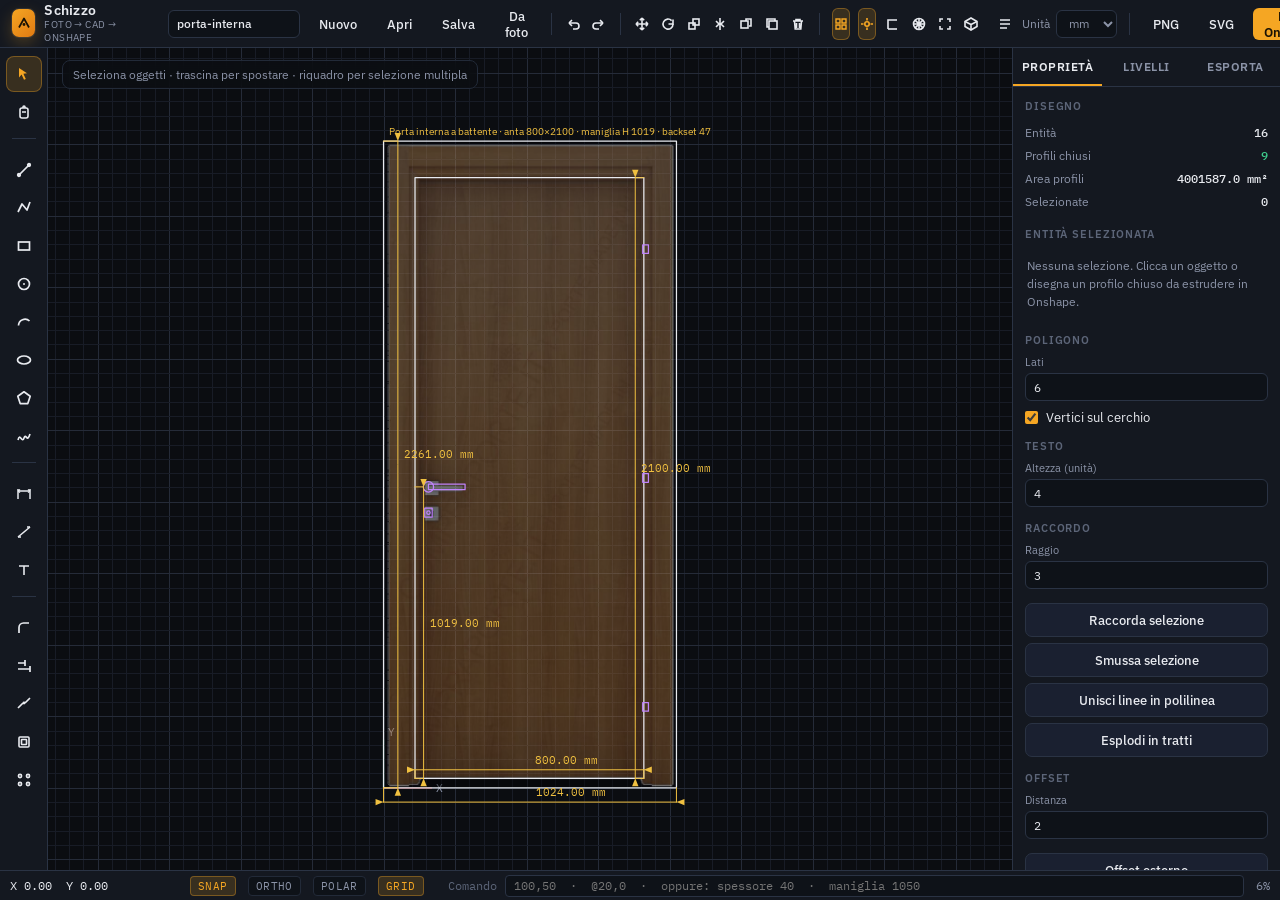
==== index.html @ 64ce63ad "Schizzo CAD 2D: foto → schizzo mm, DXF Onshape, STL, GitHub Pages App statica per 3D Lab Massafra: C" ====
<!DOCTYPE html>
<html lang="it">
<head>
  <meta charset="UTF-8" />
  <meta name="viewport" content="width=device-width, initial-scale=1.0, viewport-fit=cover, maximum-scale=1" />
  <title>Schizzo — CAD 2D per Onshape</title>
  <meta name="description" content="CAD 2D di precisione: profili chiusi in millimetri, DXF R2000 per Onshape." />
  <link rel="icon" href="data:image/svg+xml,%3Csvg xmlns='http://www.w3.org/2000/svg' viewBox='0 0 16 16'%3E%3Crect width='16' height='16' rx='3' fill='%23f5a623'/%3E%3Cpath d='M3 12.5 L8 3.5 L13 12.5' stroke='%231a1204' stroke-width='1.7' fill='none'/%3E%3C/svg%3E" />
  <link rel="preconnect" href="https://fonts.googleapis.com" />
  <link rel="preconnect" href="https://fonts.gstatic.com" crossorigin />
  <link href="https://fonts.googleapis.com/css2?family=IBM+Plex+Mono:wght@400;500&family=IBM+Plex+Sans:wght@400;500;600&display=swap" rel="stylesheet" />
  <link rel="stylesheet" href="styles.css" />
</head>
<body>
  <div class="app">
    <header class="topbar">
      <div class="brand">
        <div class="logo" aria-hidden="true">
          <svg width="16" height="16" viewBox="0 0 16 16" fill="none">
            <path d="M3 12.5 L8 3.5 L13 12.5" stroke="#1a1204" stroke-width="1.7" stroke-linejoin="round"/>
            <circle cx="8" cy="9.5" r="1.4" fill="#1a1204"/>
          </svg>
        </div>
        <div>
          <div class="brand-name">Schizzo</div>
          <div class="brand-sub">Foto → CAD → Onshape</div>
        </div>
      </div>
      <input id="dwg-name" class="name-input" value="senza-nome" spellcheck="false" title="Nome del disegno" />

      <button class="tbtn" id="btn-new" title="Nuovo disegno">Nuovo</button>
      <button class="tbtn" id="btn-open" title="Apri progetto .schizzo">Apri</button>
      <button class="tbtn" id="btn-save" title="Salva progetto">Salva</button>
      <input type="file" id="file-open" accept=".schizzo,.json,.svg,.dxf,image/*" hidden />
      <input type="file" id="file-photo" accept="image/*" hidden />
      <button class="tbtn" id="btn-photo" title="Importa una foto e genera lo schizzo CAD">Da foto</button>

      <div class="sep"></div>

      <button class="icon-btn" id="btn-undo" title="Annulla (Ctrl+Z)">
        <svg width="16" height="16" viewBox="0 0 16 16" fill="none" stroke="currentColor" stroke-width="1.6"><path d="M4 7h7a3 3 0 010 6H8"/><path d="M4 7l3-3M4 7l3 3"/></svg>
      </button>
      <button class="icon-btn" id="btn-redo" title="Ripeti (Ctrl+Y)">
        <svg width="16" height="16" viewBox="0 0 16 16" fill="none" stroke="currentColor" stroke-width="1.6"><path d="M12 7H5a3 3 0 000 6h3"/><path d="M12 7l-3-3M12 7l-3 3"/></svg>
      </button>

      <div class="sep"></div>

      <button class="icon-btn" id="btn-move" data-cmd="move" title="Sposta (M)">
        <svg width="16" height="16" viewBox="0 0 16 16" fill="none" stroke="currentColor" stroke-width="1.6"><path d="M8 2v12M2 8h12M8 2l2.2 2.2M8 2L5.8 4.2M8 14l2.2-2.2M8 14l-2.2-2.2M2 8l2.2-2.2M2 8l2.2 2.2M14 8l-2.2-2.2M14 8l-2.2 2.2"/></svg>
      </button>
      <button class="icon-btn" id="btn-rotate" data-cmd="rotate" title="Ruota (RO)">
        <svg width="16" height="16" viewBox="0 0 16 16" fill="none" stroke="currentColor" stroke-width="1.6"><path d="M13 8a5 5 0 11-1.4-3.4"/><path d="M13 3.5V8h-4.5"/></svg>
      </button>
      <button class="icon-btn" id="btn-scale" data-cmd="scale" title="Scala">
        <svg width="16" height="16" viewBox="0 0 16 16" fill="none" stroke="currentColor" stroke-width="1.6"><rect x="3" y="7" width="6" height="6"/><rect x="7" y="3" width="6" height="6"/></svg>
      </button>
      <button class="icon-btn" id="btn-mirror" data-cmd="mirror" title="Specchia">
        <svg width="16" height="16" viewBox="0 0 16 16" fill="none" stroke="currentColor" stroke-width="1.6"><path d="M8 2v12M4 5l3 3-3 3M12 5l-3 3 3 3"/></svg>
      </button>
      <button class="icon-btn" id="btn-copy" title="Copia con punto base">
        <svg width="16" height="16" viewBox="0 0 16 16" fill="none" stroke="currentColor" stroke-width="1.6"><rect x="3" y="5" width="7" height="7"/><path d="M8 5V3h5v7H11"/></svg>
      </button>
      <button class="icon-btn" id="btn-dup" title="Duplica (Ctrl+D)">
        <svg width="16" height="16" viewBox="0 0 16 16" fill="none" stroke="currentColor" stroke-width="1.6"><rect x="5" y="5" width="8" height="8"/><path d="M5 11H3V3h8v2"/></svg>
      </button>
      <button class="icon-btn" id="btn-del" title="Elimina (Canc)">
        <svg width="16" height="16" viewBox="0 0 16 16" fill="none" stroke="currentColor" stroke-width="1.6"><path d="M3 5h10M6 5V3.5h4V5M6.5 7v5M9.5 7v5M4.5 5l.7 8h5.6l.7-8"/></svg>
      </button>

      <div class="sep"></div>

      <button class="icon-btn" id="tog-grid" title="Griglia (G)"><svg width="16" height="16" viewBox="0 0 16 16" fill="none" stroke="currentColor" stroke-width="1.4"><path d="M3 3h4v4H3zM9 3h4v4H9zM3 9h4v4H3zM9 9h4v4H9z"/></svg></button>
      <button class="icon-btn" id="tog-snap" title="Snap oggetti (F3)"><svg width="16" height="16" viewBox="0 0 16 16" fill="none" stroke="currentColor" stroke-width="1.6"><circle cx="8" cy="8" r="2.2"/><path d="M8 2v2.5M8 11.5V14M2 8h2.5M11.5 8H14"/></svg></button>
      <button class="icon-btn" id="tog-ortho" title="Ortogonale (F8)"><svg width="16" height="16" viewBox="0 0 16 16" fill="none" stroke="currentColor" stroke-width="1.6"><path d="M3 13V4h9"/><path d="M3 13h9"/></svg></button>
      <button class="icon-btn" id="tog-polar" title="Tracciamento polare 45° (F10)"><svg width="16" height="16" viewBox="0 0 16 16" fill="none" stroke="currentColor" stroke-width="1.6"><circle cx="8" cy="8" r="5.5"/><path d="M8 2.5v11M2.5 8h11M4.1 4.1l7.8 7.8M11.9 4.1L4.1 11.9"/></svg></button>
      <button class="icon-btn" id="btn-fit" title="Adatta alla vista (F)"><svg width="16" height="16" viewBox="0 0 16 16" fill="none" stroke="currentColor" stroke-width="1.6"><path d="M3 6V3h3M10 3h3v3M13 10v3h-3M6 13H3v-3"/></svg></button>
      <button class="icon-btn" id="btn-3d" title="Anteprima 3D estrusa"><svg width="16" height="16" viewBox="0 0 16 16" fill="none" stroke="currentColor" stroke-width="1.6"><path d="M8 2l6 3.5v5L8 14 2 10.5v-5z"/><path d="M8 8.5V14M8 8.5L14 5.5M8 8.5L2 5.5"/></svg></button>

      <div class="grow"></div>
      <button class="icon-btn" id="btn-side" title="Pannello proprietà">
        <svg width="16" height="16" viewBox="0 0 16 16" fill="none" stroke="currentColor" stroke-width="1.6"><path d="M3 4h10M3 8h10M3 12h7"/></svg>
      </button>

      <div class="units">
        Unità
        <select id="sel-units" title="Unità del disegno (Onshape le rispetta)">
          <option value="mm" selected>mm</option>
          <option value="cm">cm</option>
          <option value="in">inch</option>
        </select>
      </div>

      <div class="sep"></div>
      <button class="tbtn" id="btn-png">PNG</button>
      <button class="tbtn" id="btn-svg">SVG</button>
      <button class="tbtn primary" id="btn-dxf" title="Formato nativo per schizzi Onshape">DXF Onshape</button>
      <button class="tbtn" id="btn-stl" title="STL dell’estrusione 3D">STL</button>
      <button class="tbtn" id="btn-dwg" title="Informazioni su DWG e Onshape">DWG</button>
      <button class="icon-btn" id="btn-help" title="Guida (?)">?</button>
    </header>

    <div class="main">
      <nav class="tools" id="tools">
        <button class="icon-btn active" data-tool="select" title="Seleziona (S / Esc)">
          <svg width="18" height="18" viewBox="0 0 18 18" fill="none" stroke="currentColor" stroke-width="1.6"><path d="M4 3l8 5.2-3.6.6 2.4 5.2-1.8.8-2.4-5.2L4 12.5z" fill="currentColor" stroke="none"/></svg>
        </button>
        <button class="icon-btn" data-tool="pan" title="Sposta vista (Spazio)">
          <svg width="18" height="18" viewBox="0 0 18 18" fill="none" stroke="currentColor" stroke-width="1.6"><rect x="5" y="5" width="8" height="10" rx="2"/><path d="M8 5V4a1 1 0 012 0v1M7 9h4"/></svg>
        </button>
        <div class="tool-gap"></div>
        <button class="icon-btn" data-tool="line" title="Linea (L)">
          <svg width="18" height="18" viewBox="0 0 18 18" fill="none" stroke="currentColor" stroke-width="1.7"><path d="M4 14L14 4"/><circle cx="4" cy="14" r="1.3" fill="currentColor"/><circle cx="14" cy="4" r="1.3" fill="currentColor"/></svg>
        </button>
        <button class="icon-btn" data-tool="polyline" title="Polilinea (PL)">
          <svg width="18" height="18" viewBox="0 0 18 18" fill="none" stroke="currentColor" stroke-width="1.7" stroke-linejoin="round"><path d="M3 13L7 5l5 6 3-8"/></svg>
        </button>
        <button class="icon-btn" data-tool="rect" title="Rettangolo (R)">
          <svg width="18" height="18" viewBox="0 0 18 18" fill="none" stroke="currentColor" stroke-width="1.7"><rect x="3.5" y="5" width="11" height="8"/></svg>
        </button>
        <button class="icon-btn" data-tool="circle" title="Cerchio (C)">
          <svg width="18" height="18" viewBox="0 0 18 18" fill="none" stroke="currentColor" stroke-width="1.7"><circle cx="9" cy="9" r="5.5"/><circle cx="9" cy="9" r="1" fill="currentColor" stroke="none"/></svg>
        </button>
        <button class="icon-btn" data-tool="arc" title="Arco 3 punti (A)">
          <svg width="18" height="18" viewBox="0 0 18 18" fill="none" stroke="currentColor" stroke-width="1.7"><path d="M3.5 12.5a6.5 6.5 0 0111-4.5"/></svg>
        </button>
        <button class="icon-btn" data-tool="ellipse" title="Ellisse">
          <svg width="18" height="18" viewBox="0 0 18 18" fill="none" stroke="currentColor" stroke-width="1.7"><ellipse cx="9" cy="9" rx="6.5" ry="4"/></svg>
        </button>
        <button class="icon-btn" data-tool="polygon" title="Poligono regolare">
          <svg width="18" height="18" viewBox="0 0 18 18" fill="none" stroke="currentColor" stroke-width="1.7" stroke-linejoin="round"><path d="M9 2.8 L15.2 7.2 L12.8 14.6 H5.2 L2.8 7.2 Z"/></svg>
        </button>
        <button class="icon-btn" data-tool="spline" title="Spline (punti di passaggio)">
          <svg width="18" height="18" viewBox="0 0 18 18" fill="none" stroke="currentColor" stroke-width="1.7"><path d="M3 13c2-8 4 4 6-2s3 6 6-4"/></svg>
        </button>
        <div class="tool-gap"></div>
        <button class="icon-btn" data-tool="dimension" title="Quota allineata (D)">
          <svg width="18" height="18" viewBox="0 0 18 18" fill="none" stroke="currentColor" stroke-width="1.5"><path d="M3 14V4M15 14V4M3 6h12"/><path d="M3 6l2-1.5M3 6l2 1.5M15 6l-2-1.5M15 6l-2 1.5"/></svg>
        </button>
        <button class="icon-btn" data-tool="measure" title="Misura (DI)">
          <svg width="18" height="18" viewBox="0 0 18 18" fill="none" stroke="currentColor" stroke-width="1.6"><path d="M3 14L15 4"/><path d="M3 14h3M15 4h-3"/></svg>
        </button>
        <button class="icon-btn" data-tool="text" title="Testo">
          <svg width="18" height="18" viewBox="0 0 18 18" fill="none" stroke="currentColor" stroke-width="1.6"><path d="M4 5h10M9 5v9"/></svg>
        </button>
        <div class="tool-gap"></div>
        <button class="icon-btn" data-tool="fillet" title="Raccordo angoli (Fillets per Onshape)">
          <svg width="18" height="18" viewBox="0 0 18 18" fill="none" stroke="currentColor" stroke-width="1.7"><path d="M4 14V8.5A4.5 4.5 0 018.5 4H14"/></svg>
        </button>
        <button class="icon-btn" data-tool="trim" title="Taglia / Estendi (TR, Shift=estendi)">
          <svg width="18" height="18" viewBox="0 0 18 18" fill="none" stroke="currentColor" stroke-width="1.7"><path d="M3 6h7M3 12h12M10 3v6M15 9v6"/></svg>
        </button>
        <button class="icon-btn" data-tool="break" title="Spezza linea (BR)">
          <svg width="18" height="18" viewBox="0 0 18 18" fill="none" stroke="currentColor" stroke-width="1.7"><path d="M3 13L8 8M10 8l5-5"/><circle cx="9" cy="8" r="1.4" fill="currentColor" stroke="none"/></svg>
        </button>
        <button class="icon-btn" data-tool="offset" title="Offset (OF)">
          <svg width="18" height="18" viewBox="0 0 18 18" fill="none" stroke="currentColor" stroke-width="1.6"><rect x="4" y="4" width="10" height="10" rx="1"/><rect x="6.5" y="6.5" width="5" height="5" rx="0.5"/></svg>
        </button>
        <button class="icon-btn" id="btn-array" title="Serie rettangolare o polare">
          <svg width="18" height="18" viewBox="0 0 18 18" fill="none" stroke="currentColor" stroke-width="1.6"><circle cx="5" cy="5" r="1.6"/><circle cx="13" cy="5" r="1.6"/><circle cx="5" cy="13" r="1.6"/><circle cx="13" cy="13" r="1.6"/></svg>
        </button>
      </nav>

      <div class="workspace">
        <canvas id="c"></canvas>
        <div class="empty" id="empty">
          <div class="empty-card">
            <h2>Foto o schizzo → CAD</h2>
            <p>Carica un’immagine, descrivi misure e spessore, ottieni profili chiusi in millimetri. Poi DXF in Onshape o STL.</p>
            <button class="btn-block accent" id="empty-photo" style="margin-bottom:12px">Carica foto e descrivi il pezzo</button>
            <div class="empty-grid">
              <button class="tpl" data-tpl="door"><b>Porta da foto</b><span>Anta 800×2100, maniglia, telaio</span></button>
              <button class="tpl" data-tpl="plate"><b>Piastra forata</b><span>80×50 mm, 4 fori Ø6</span></button>
              <button class="tpl" data-tpl="flange"><b>Flangia</b><span>Ø80, corona 4 fori</span></button>
              <button class="tpl" data-tpl="bracket"><b>Staffa a L</b><span>60×40, spessore 10</span></button>
            </div>
          </div>
        </div>
        <div class="hint" id="hint">Seleziona uno strumento oppure premi <kbd>L</kbd> linea · <kbd>C</kbd> cerchio · <kbd>R</kbd> rettangolo · <kbd>F</kbd> adatta vista</div>
        <div class="measure" id="measure" hidden></div>
      </div>

      <aside class="side">
        <div class="tabs">
          <button class="tab active" data-panel="props">Proprietà</button>
          <button class="tab" data-panel="layers">Livelli</button>
          <button class="tab" data-panel="export">Esporta</button>
        </div>

        <div class="panel active" id="panel-props">
          <div class="h">Disegno</div>
          <div class="stat"><span>Entità</span><b id="st-ents">0</b></div>
          <div class="stat ok" id="st-closed-row"><span>Profili chiusi</span><b id="st-closed">0</b></div>
          <div class="stat"><span>Area profili</span><b id="st-area">0</b></div>
          <div class="stat"><span>Selezionate</span><b id="st-sel">0</b></div>

          <div class="h">Entità selezionata</div>
          <div id="props-box" class="props-empty">Nessuna selezione. Clicca un oggetto o disegna un profilo chiuso da estrudere in Onshape.</div>

          <div class="h">Poligono</div>
          <div class="field">
            <label>Lati</label>
            <input type="number" id="poly-sides" min="3" max="64" value="6" />
          </div>
          <label class="check"><input type="checkbox" id="poly-inscribed" checked /> Vertici sul cerchio</label>
          <div class="h">Testo</div>
          <div class="field">
            <label>Altezza (unità)</label>
            <input type="number" id="text-h" min="0.5" step="0.5" value="4" />
          </div>
          <div class="h">Raccordo</div>
          <div class="field">
            <label>Raggio</label>
            <input type="number" id="fillet-r" min="0.1" step="0.5" value="3" />
          </div>
          <button class="btn-block" id="btn-fillet-sel">Raccorda selezione</button>
          <button class="btn-block" id="btn-chamfer-sel">Smussa selezione</button>
          <button class="btn-block" id="btn-join">Unisci linee in polilinea</button>
          <button class="btn-block" id="btn-explode">Esplodi in tratti</button>
          <div class="h">Offset</div>
          <div class="field">
            <label>Distanza</label>
            <input type="number" id="offset-d" min="0.01" step="0.5" value="2" />
          </div>
          <button class="btn-block" id="btn-offset-out">Offset esterno</button>
          <button class="btn-block" id="btn-offset-in">Offset interno</button>
          <div class="h">Serie</div>
          <div class="row">
            <div class="field"><label>Nx / N polare</label><input type="number" id="arr-n" min="1" value="4" /></div>
            <div class="field"><label>Ny</label><input type="number" id="arr-ny" min="1" value="2" /></div>
          </div>
          <div class="row">
            <div class="field"><label>Passo X</label><input type="number" id="arr-dx" step="0.5" value="20" /></div>
            <div class="field"><label>Passo Y</label><input type="number" id="arr-dy" step="0.5" value="20" /></div>
          </div>
          <button class="btn-block" id="btn-array-rect">Serie rettangolare</button>
          <button class="btn-block" id="btn-array-polar">Serie polare (poi clicca il centro)</button>
          <button class="btn-block ghost" id="btn-origin">Origine sul punto cliccato</button>
          <div class="h">Griglia</div>
          <div class="field">
            <label>Passo</label>
            <input type="number" id="grid-step" min="0.1" step="0.5" value="5" />
          </div>
        </div>

        <div class="panel" id="panel-layers">
          <div class="h">Livelli</div>
          <div id="layer-list"></div>
          <button class="btn-block" id="btn-add-layer">+ Nuovo livello</button>
          <button class="btn-block" id="btn-layer-sel">Assegna selezione al livello</button>
          <p class="props-empty" style="margin-top:12px">I fori su un livello separato restano cerchi esatti nel DXF: Onshape li riconosce come feature da estrudere o tagliare.</p>
        </div>

        <div class="panel" id="panel-export">
          <div class="h">Onshape</div>
          <p class="help-list" style="margin-bottom:10px">Esporta in <b style="color:var(--text)">DXF millimetri</b>, poi in Onshape: <em>Inserisci → Importa</em> nel Part Studio, oppure importa lo schizzo su un piano e usa <em>Estrudi</em>.</p>
          <label class="check"><input type="checkbox" id="ex-sel" /> Solo selezione</label>
          <label class="check"><input type="checkbox" id="ex-dim" /> Includi quote e testo</label>
          <div class="h">PNG</div>
          <div class="field">
            <label>Sfondo</label>
            <select id="png-bg">
              <option value="white">Bianco (stampa)</option>
              <option value="transparent">Trasparente</option>
              <option value="dark">Scuro</option>
            </select>
          </div>
          <div class="field">
            <label>Risoluzione</label>
            <select id="png-dpi">
              <option value="96">Schermo (96 dpi)</option>
              <option value="150" selected>150 dpi</option>
              <option value="300">Stampa 300 dpi</option>
            </select>
          </div>
          <div class="field">
            <label>Spessore 3D / STL (mm)</label>
            <input type="number" id="ex-th" min="0.2" step="0.5" value="40" />
          </div>
          <button class="btn-block accent" id="ex-dxf">Scarica DXF</button>
          <button class="btn-block" id="ex-stl">Scarica STL</button>
          <button class="btn-block" id="ex-png">Scarica PNG</button>
          <button class="btn-block" id="ex-svg">Scarica SVG</button>
          <button class="btn-block ghost" id="ex-dwg">Info DWG…</button>

          <div class="h">Foto → CAD</div>
          <p class="help-list" style="margin-bottom:10px">Come in Ragnar: foto + testo (misure, spessore, maniglia…) → schizzo editabile. Raffina a parole nella riga comando.</p>
          <button class="btn-block accent" id="ex-photo">Nuovo da foto + testo…</button>
          <div class="h">Modelli pronti</div>
          <button class="tpl" data-tpl="door"><b>Porta da foto</b><span>Anta 800×2100 mm, maniglia H1019</span></button>
          <button class="tpl" data-tpl="plate"><b>Piastra forata</b><span>80×50 mm, 4 fori Ø6</span></button>
          <button class="tpl" data-tpl="flange"><b>Flangia</b><span>Ø80 / Ø36, 4 fori su corona</span></button>
          <button class="tpl" data-tpl="bracket"><b>Staffa a L</b><span>Profilo chiuso 60×40, sp. 10</span></button>
          <button class="tpl" data-tpl="channel"><b>Profilo a U</b><span>Canale 50×30, sp. 4</span></button>
          <button class="tpl" data-tpl="gasket"><b>Guarnizione</b><span>Anello Ø60 / Ø40</span></button>
          <button class="tpl" data-tpl="rounded"><b>Piastra raccordata</b><span>80×50, R6, 4 fori Ø5</span></button>
        </div>
      </aside>
    </div>

    <footer class="status">
      <span class="coord" id="coord">X 0.00&nbsp;&nbsp;Y 0.00</span>
      <span class="tag" id="tag-snap">SNAP</span>
      <span class="tag" id="tag-ortho">ORTHO</span>
      <span class="tag" id="tag-polar">POLAR</span>
      <span class="tag" id="tag-grid">GRID</span>
      <span id="snap-label"></span>
      <div class="cmd">
        <label for="cmd">Comando</label>
        <input id="cmd" placeholder="100,50  ·  @20,0  ·  oppure: spessore 40  ·  maniglia 1050" autocomplete="off" spellcheck="false" />
      </div>
      <span id="zoom-label">100%</span>
    </footer>
  </div>

  <div class="overlay" id="overlay">
    <div class="modal" id="modal"></div>
  </div>
  <div class="studio" id="studio" hidden>
    <div class="studio-card">
      <div class="studio-head">
        <div>
          <div class="studio-kicker">Foto → CAD</div>
          <h2>Carica un’immagine, descrivi il pezzo</h2>
        </div>
        <button class="icon-btn" id="studio-close" title="Chiudi">×</button>
      </div>
      <div class="studio-grid">
        <div class="studio-drop" id="studio-drop">
          <img id="studio-preview" alt="" hidden />
          <div class="studio-drop-msg" id="studio-drop-msg">
            Trascina qui una foto, uno schizzo o un disegno tecnico<br /><span>oppure clicca per scegliere il file</span>
          </div>
        </div>
        <div class="studio-form">
          <label for="studio-prompt">Cosa vuoi ottenere</label>
          <textarea id="studio-prompt" rows="6" placeholder="Porta interna 800×2100 mm, spessore 40, maniglia a 1050 a sinistra…"></textarea>
          <div class="field">
            <label>Spessore estrusione (mm)</label>
            <input type="number" id="studio-th" min="0.2" step="0.5" value="40" />
          </div>
          <p class="help-list">La foto dà forma e proporzioni. Il testo dà le misure. Poi raffini a parole e esporti DXF (Onshape) o STL.</p>
          <button class="btn-block accent" id="studio-go">Genera modello</button>
        </div>
      </div>
    </div>
  </div>
  <div class="ctx" id="ctx"></div>

  <script src="export.js"></script>
  <script src="trace.js"></script>
  <script src="app.js"></script>
</body>
</html>
---- styles.css ----
:root {
  --bg: #0c0e12;
  --panel: #141820;
  --panel-2: #1a2030;
  --border: #2a3344;
  --border-soft: #222a38;
  --text: #e8eaef;
  --muted: #8b93a7;
  --faint: #5c6578;
  --accent: #f5a623;
  --accent-dim: rgba(245, 166, 35, 0.16);
  --accent-2: #4db2ff;
  --entity: #dfe3ea;
  --ok: #3ecf8e;
  --warn: #f0c040;
  --danger: #e85d5d;
  --axis-x: #e05656;
  --axis-y: #3ecf8e;
  --snap: #ffe566;
  --tool: 44px;
  --top: 48px;
  --side: 268px;
  --status: 30px;
  --left: 48px;
  --font: "IBM Plex Sans", "Segoe UI", system-ui, sans-serif;
  --mono: "IBM Plex Mono", "ui-monospace", "SFMono-Regular", Menlo, monospace;
}

* { box-sizing: border-box; margin: 0; padding: 0; }
html, body { height: 100%; height: 100dvh; overflow: hidden; background: var(--bg); color: var(--text); font-family: var(--font); }
body { padding: env(safe-area-inset-top) env(safe-area-inset-right) env(safe-area-inset-bottom) env(safe-area-inset-left); }

button, input, select, textarea { font-family: inherit; color: inherit; }
button { cursor: pointer; }
button:disabled { opacity: 0.4; cursor: default; }

.app {
  display: grid;
  grid-template-rows: var(--top) 1fr var(--status);
  height: 100%;
}

/* ===== Top bar ===== */
.topbar {
  display: flex;
  align-items: center;
  gap: 8px;
  padding: 0 10px 0 8px;
  background: var(--panel);
  border-bottom: 1px solid var(--border);
  user-select: none;
  overflow-x: auto;
}
.brand {
  display: flex;
  align-items: center;
  gap: 9px;
  padding: 0 10px 0 4px;
  margin-right: 4px;
  min-width: 148px;
}
.logo {
  width: 28px; height: 28px;
  border-radius: 7px;
  background: linear-gradient(135deg, #f5a623, #e07a12);
  display: grid; place-items: center;
  box-shadow: 0 0 0 1px rgba(255,255,255,0.08), 0 6px 16px rgba(245,166,35,0.25);
}
.brand-name { font-weight: 600; font-size: 14px; letter-spacing: 0.02em; line-height: 1.1; }
.brand-sub { font-size: 10px; color: var(--muted); letter-spacing: 0.04em; text-transform: uppercase; }

.name-input {
  width: 132px;
  height: 28px;
  background: #0e1218;
  border: 1px solid var(--border);
  border-radius: 6px;
  padding: 0 8px;
  font-size: 12px;
  font-weight: 500;
  outline: none;
}
.name-input:focus { border-color: var(--accent); }

.sep { width: 1px; height: 22px; background: var(--border); margin: 0 4px; flex-shrink: 0; }
.grow { flex: 1; }

.tbtn, .icon-btn {
  height: 32px;
  border: 1px solid transparent;
  background: transparent;
  color: var(--text);
  border-radius: 6px;
  display: inline-flex;
  align-items: center;
  gap: 6px;
  padding: 0 10px;
  font-size: 12.5px;
  font-weight: 500;
}
.tbtn:hover, .icon-btn:hover { background: var(--panel-2); border-color: var(--border); }
.tbtn.primary {
  background: var(--accent);
  color: #1a1204;
  font-weight: 600;
  border-color: transparent;
}
.tbtn.primary:hover { filter: brightness(1.06); background: var(--accent); }
.icon-btn { width: 32px; padding: 0; justify-content: center; }
.icon-btn.active, .tbtn.active {
  background: var(--accent-dim);
  border-color: rgba(245,166,35,0.35);
  color: var(--accent);
}
.icon-btn svg, .tbtn svg { display: block; }

.units {
  display: flex; align-items: center; gap: 6px;
  font-size: 12px; color: var(--muted);
}
.units select, .field select, .field input, .cmd input, .prop-input {
  background: #0e1218;
  border: 1px solid var(--border);
  border-radius: 6px;
  height: 28px;
  padding: 0 8px;
  font-size: 12px;
  outline: none;
}
.units select:focus, .field select:focus, .field input:focus, .cmd input:focus, .prop-input:focus {
  border-color: var(--accent);
}

/* ===== Main ===== */
.main {
  display: grid;
  grid-template-columns: var(--left) 1fr var(--side);
  min-height: 0;
}

.tools {
  background: var(--panel);
  border-right: 1px solid var(--border);
  display: flex;
  flex-direction: column;
  align-items: center;
  padding: 8px 0;
  gap: 2px;
  overflow-y: auto;
}
.tools .icon-btn { width: 36px; height: 36px; border-radius: 8px; }
.tools .icon-btn.active { background: var(--accent-dim); color: var(--accent); }
.tool-gap { height: 8px; width: 24px; border-top: 1px solid var(--border); margin: 6px 0 4px; }

.workspace {
  position: relative;
  min-width: 0;
  background: #0b0d11;
}
#c {
  display: block;
  width: 100%;
  height: 100%;
  cursor: crosshair;
  touch-action: none;
}

.hint {
  position: absolute;
  left: 14px; top: 12px;
  pointer-events: none;
  font-size: 12px;
  color: var(--muted);
  background: rgba(12,14,18,0.72);
  border: 1px solid var(--border-soft);
  padding: 6px 10px;
  border-radius: 8px;
  max-width: 420px;
  backdrop-filter: blur(8px);
}
.hint kbd {
  font-family: var(--mono);
  font-size: 10px;
  background: #1c2430;
  border: 1px solid var(--border);
  padding: 1px 5px;
  border-radius: 4px;
  color: var(--text);
}

.measure {
  position: absolute;
  pointer-events: none;
  font-family: var(--mono);
  font-size: 11px;
  color: var(--accent);
  background: rgba(12,14,18,0.85);
  border: 1px solid rgba(245,166,35,0.35);
  padding: 2px 6px;
  border-radius: 4px;
  transform: translate(12px, -28px);
  white-space: nowrap;
}

.empty {
  position: absolute;
  inset: 0;
  display: flex;
  align-items: center;
  justify-content: center;
  z-index: 2;
  pointer-events: none;
}
.empty.hidden { display: none; }
.empty-card {
  pointer-events: auto;
  width: min(520px, calc(100% - 48px));
  background: rgba(20, 24, 32, 0.92);
  border: 1px solid var(--border);
  border-radius: 14px;
  padding: 22px 22px 16px;
  box-shadow: 0 20px 60px rgba(0,0,0,0.35);
  backdrop-filter: blur(10px);
}
.empty-card h2 { font-size: 18px; font-weight: 600; margin-bottom: 6px; }
.empty-card p { font-size: 13px; color: var(--muted); line-height: 1.5; margin-bottom: 14px; }
.empty-grid { display: grid; grid-template-columns: 1fr 1fr; gap: 8px; }
.empty-card .tpl { margin: 0; }

/* ===== Right panel ===== */
.side {
  background: var(--panel);
  border-left: 1px solid var(--border);
  display: flex;
  flex-direction: column;
  min-height: 0;
}
.tabs {
  display: flex;
  border-bottom: 1px solid var(--border);
}
.tab {
  flex: 1;
  height: 38px;
  background: transparent;
  border: none;
  border-bottom: 2px solid transparent;
  color: var(--muted);
  font-size: 11.5px;
  font-weight: 600;
  letter-spacing: 0.04em;
  text-transform: uppercase;
}
.tab.active { color: var(--text); border-bottom-color: var(--accent); }
.tab:hover { color: var(--text); }

.panel { display: none; padding: 12px; overflow-y: auto; flex: 1; }
.panel.active { display: block; }

.h {
  font-size: 11px;
  font-weight: 600;
  letter-spacing: 0.08em;
  text-transform: uppercase;
  color: var(--faint);
  margin: 14px 0 8px;
}
.h:first-child { margin-top: 0; }

.field { display: flex; flex-direction: column; gap: 4px; margin-bottom: 8px; }
.field label { font-size: 11px; color: var(--muted); }
.field input, .field select { width: 100%; }
.row { display: grid; grid-template-columns: 1fr 1fr; gap: 8px; }

.pill {
  display: flex; align-items: center; justify-content: space-between;
  font-size: 12px;
  padding: 7px 8px;
  border-radius: 7px;
  background: #0e1218;
  border: 1px solid var(--border-soft);
  margin-bottom: 6px;
}
.pill .name { display: flex; align-items: center; gap: 8px; min-width: 0; }
.swatch { width: 10px; height: 10px; border-radius: 3px; flex-shrink: 0; }
.pill input[type="color"] {
  width: 22px; height: 22px; padding: 0; border: none;
  background: transparent; cursor: pointer;
}
.mini {
  height: 24px; width: 24px; padding: 0;
  background: transparent; border: none; color: var(--muted);
  border-radius: 4px; display: grid; place-items: center;
}
.mini:hover { color: var(--text); background: var(--panel-2); }

.stat {
  display: flex; justify-content: space-between;
  font-size: 12px; padding: 4px 0; color: var(--muted);
}
.stat b { color: var(--text); font-weight: 500; font-family: var(--mono); font-size: 11.5px; }
.stat.ok b { color: var(--ok); }
.stat.warn b { color: var(--warn); }

.btn-block {
  width: 100%; height: 34px;
  border-radius: 7px;
  border: 1px solid var(--border);
  background: var(--panel-2);
  font-size: 12.5px; font-weight: 500;
  margin-top: 6px;
}
.btn-block:hover { border-color: #3a4558; }
.btn-block.accent {
  background: var(--accent); color: #1a1204; border-color: transparent; font-weight: 600;
}
.btn-block.ghost { background: transparent; }

.props-empty { color: var(--muted); font-size: 12px; line-height: 1.5; padding: 8px 2px; }
.prop-grid { display: grid; grid-template-columns: 72px 1fr; gap: 6px 8px; align-items: center; }
.prop-grid span { font-size: 11px; color: var(--muted); }
.prop-input { width: 100%; height: 26px; font-family: var(--mono); font-size: 11.5px; }

.check {
  display: flex; align-items: center; gap: 8px;
  font-size: 12.5px; color: var(--text);
  margin: 6px 0;
  cursor: pointer;
}
.check input { accent-color: var(--accent); }

.help-list { font-size: 12px; color: var(--muted); line-height: 1.55; }
.help-list li { margin: 0 0 6px 16px; }
.help-list kbd {
  font-family: var(--mono); font-size: 10px;
  background: #1c2430; border: 1px solid var(--border);
  padding: 0 4px; border-radius: 3px; color: var(--text);
}

.tpl {
  width: 100%;
  text-align: left;
  background: #0e1218;
  border: 1px solid var(--border-soft);
  border-radius: 8px;
  padding: 8px 10px;
  margin-bottom: 6px;
}
.tpl:hover { border-color: rgba(245,166,35,0.4); }
.tpl b { display: block; font-size: 12.5px; font-weight: 600; }
.tpl span { font-size: 11px; color: var(--muted); }

/* ===== Status ===== */
.status {
  display: flex;
  align-items: center;
  gap: 12px;
  padding: 0 10px;
  background: var(--panel);
  border-top: 1px solid var(--border);
  font-size: 11.5px;
  color: var(--muted);
  font-family: var(--mono);
  user-select: none;
}
.status .coord { color: var(--text); min-width: 168px; }
.tag {
  display: inline-flex; align-items: center; gap: 5px;
  height: 20px; padding: 0 7px;
  border-radius: 4px;
  background: #0e1218;
  border: 1px solid var(--border-soft);
  font-size: 10.5px;
  letter-spacing: 0.04em;
}
.tag.on { color: var(--accent); border-color: rgba(245,166,35,0.35); background: var(--accent-dim); }
.tag { cursor: pointer; }
.cmd { display: flex; align-items: center; gap: 8px; flex: 1; min-width: 0; }
.cmd label { color: var(--faint); white-space: nowrap; }
.cmd input {
  flex: 1; height: 22px; border-radius: 4px;
  font-family: var(--mono); font-size: 11.5px;
}

/* ===== Modal ===== */
.overlay {
  position: fixed; inset: 0;
  background: rgba(6,8,12,0.62);
  display: none;
  align-items: center;
  justify-content: center;
  z-index: 50;
  backdrop-filter: blur(4px);
}
.overlay.show { display: flex; }
.modal {
  width: min(520px, calc(100vw - 32px));
  background: var(--panel);
  border: 1px solid var(--border);
  border-radius: 12px;
  box-shadow: 0 24px 80px rgba(0,0,0,0.5);
  padding: 18px 18px 16px;
}
.modal h2 { font-size: 16px; font-weight: 600; margin-bottom: 6px; }
.modal p { font-size: 13px; color: var(--muted); line-height: 1.5; margin-bottom: 12px; }
.modal-actions { display: flex; justify-content: flex-end; gap: 8px; margin-top: 14px; }

.ctx {
  position: fixed;
  z-index: 40;
  min-width: 180px;
  background: var(--panel);
  border: 1px solid var(--border);
  border-radius: 8px;
  padding: 4px;
  box-shadow: 0 12px 40px rgba(0,0,0,0.45);
  display: none;
}
.ctx.show { display: block; }
.ctx button {
  width: 100%; text-align: left;
  background: transparent; border: none;
  color: var(--text); font-size: 12.5px;
  padding: 7px 10px; border-radius: 5px;
}
.ctx button:hover { background: var(--panel-2); }
.ctx hr { border: none; border-top: 1px solid var(--border); margin: 4px 0; }

.side-backdrop {
  display: none;
  position: absolute;
  inset: 0;
  z-index: 7;
  background: rgba(6, 8, 12, 0.45);
}
.side-backdrop.show { display: block; }

@media (max-width: 860px) {
  :root { --top: 44px; --status: 36px; --left: 44px; }
  .brand { min-width: 0; padding-right: 4px; margin-right: 0; }
  .brand-sub { display: none; }
  .name-input { width: 96px; }
  .hint { max-width: calc(100% - 24px); font-size: 11px; }
  .status { gap: 8px; overflow-x: auto; }
  .status .coord { min-width: 120px; }
  .main { grid-template-columns: var(--left) 1fr; position: relative; }
  .side {
    position: absolute;
    top: 0; right: 0; bottom: 0;
    width: min(var(--side), 92vw);
    z-index: 8;
    transform: translateX(110%);
    transition: transform 0.2s ease;
    box-shadow: -12px 0 40px rgba(0,0,0,0.45);
  }
  .side.open { transform: none; }
  .empty-grid { grid-template-columns: 1fr; }
  .tbtn, .icon-btn { min-height: 36px; }
  .tools .icon-btn { width: 40px; height: 40px; }
}

@media (max-width: 860px) and (pointer: coarse) {
  .cmd label { display: none; }
}

.studio {
  position: fixed; inset: 0;
  z-index: 60;
  background: rgba(6, 8, 12, 0.72);
  display: flex;
  align-items: center;
  justify-content: center;
  padding: 20px;
  backdrop-filter: blur(8px);
}
.studio[hidden] { display: none !important; }
.studio-card {
  width: min(920px, 100%);
  background: var(--panel);
  border: 1px solid var(--border);
  border-radius: 16px;
  box-shadow: 0 28px 80px rgba(0,0,0,0.5);
  padding: 20px 20px 18px;
}
.studio-head {
  display: flex; justify-content: space-between; align-items: flex-start;
  gap: 12px; margin-bottom: 16px;
}
.studio-kicker {
  font-size: 11px; letter-spacing: 0.12em; text-transform: uppercase;
  color: var(--accent); font-weight: 600; margin-bottom: 4px;
}
.studio-head h2 { font-size: 20px; font-weight: 600; }
.studio-grid {
  display: grid;
  grid-template-columns: 1.1fr 1fr;
  gap: 16px;
  min-height: 280px;
}
.studio-drop {
  border: 1px dashed var(--border);
  border-radius: 12px;
  background: #0e1218;
  display: flex; align-items: center; justify-content: center;
  position: relative;
  min-height: 260px;
  overflow: hidden;
  cursor: pointer;
}
.studio-drop:hover, .studio-drop.drag { border-color: var(--accent); background: var(--accent-dim); }
.studio-drop img {
  position: absolute; inset: 0; width: 100%; height: 100%;
  object-fit: contain; background: #0b0d11;
}
.studio-drop-msg {
  text-align: center; color: var(--muted); font-size: 13px; line-height: 1.5; padding: 16px;
  z-index: 1;
}
.studio-drop-msg span { color: var(--faint); font-size: 12px; }
.studio-form label { display: block; font-size: 11px; color: var(--muted); margin-bottom: 6px; }
.studio-form textarea {
  width: 100%; min-height: 132px;
  background: #0e1218; border: 1px solid var(--border); border-radius: 8px;
  color: var(--text); padding: 10px; font: inherit; font-size: 13px;
  resize: vertical; outline: none; margin-bottom: 10px;
}
.studio-form textarea:focus { border-color: var(--accent); }
@media (max-width: 720px) {
  .studio-grid { grid-template-columns: 1fr; }
  .studio-drop { min-height: 180px; }
}

::-webkit-scrollbar { width: 10px; height: 10px; }
::-webkit-scrollbar-thumb { background: #2c3546; border-radius: 10px; }
::-webkit-scrollbar-track { background: transparent; }
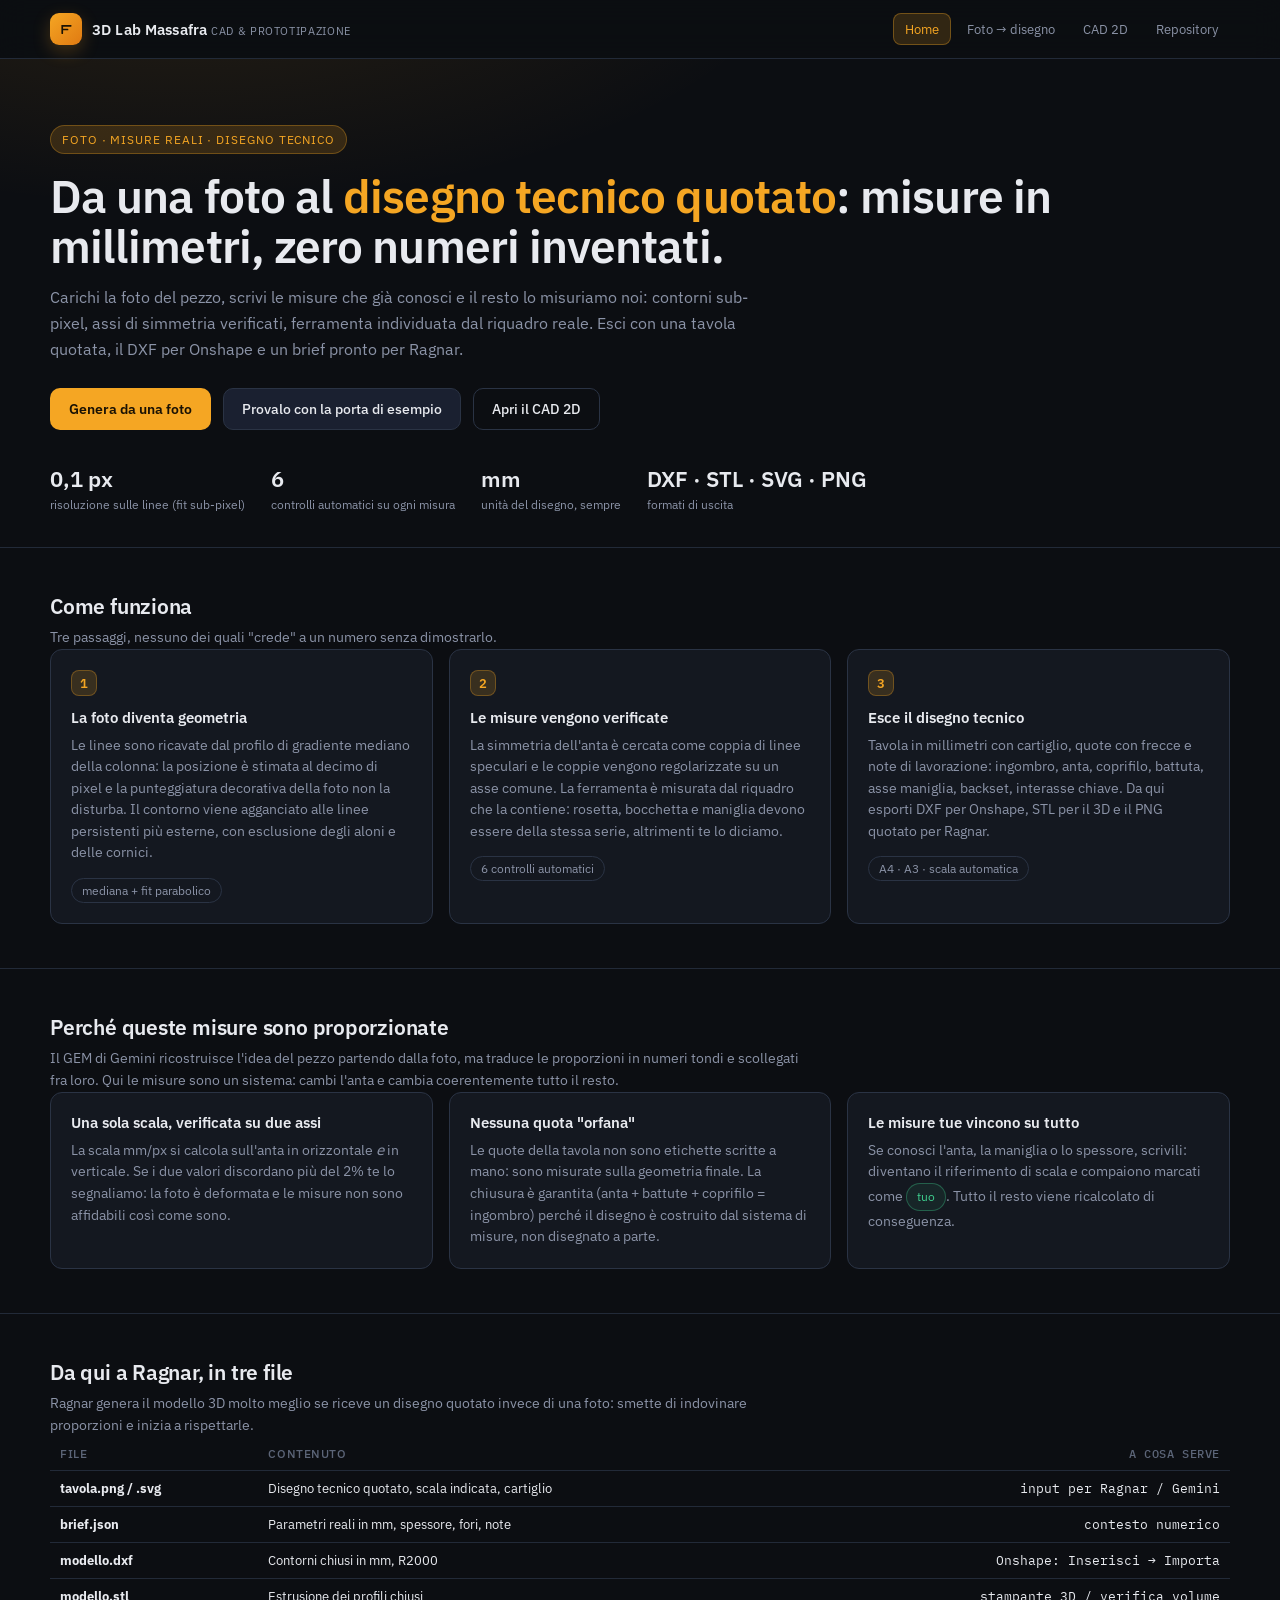
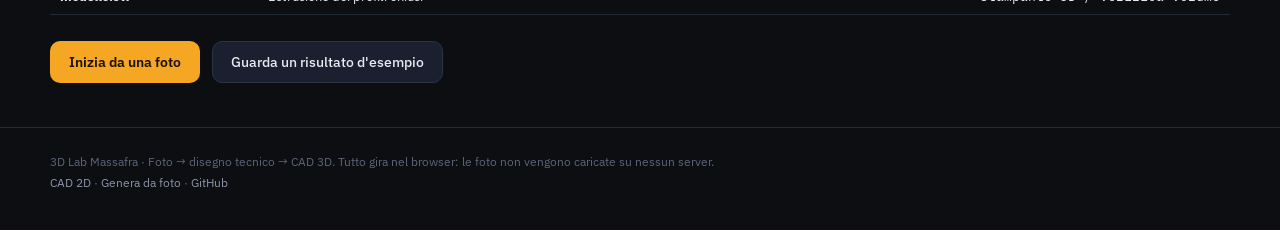
==== commit f1046f9a: "Foto → disegno tecnico quotato: analisi deterministica, modelli parametrici, tavola in mm Nuova weba" ====
--- a/index.html
+++ b/index.html
@@ -2,353 +2,144 @@
 <html lang="it">
 <head>
   <meta charset="UTF-8" />
-  <meta name="viewport" content="width=device-width, initial-scale=1.0, viewport-fit=cover, maximum-scale=1" />
-  <title>Schizzo — CAD 2D per Onshape</title>
-  <meta name="description" content="CAD 2D di precisione: profili chiusi in millimetri, DXF R2000 per Onshape." />
-  <link rel="icon" href="data:image/svg+xml,%3Csvg xmlns='http://www.w3.org/2000/svg' viewBox='0 0 16 16'%3E%3Crect width='16' height='16' rx='3' fill='%23f5a623'/%3E%3Cpath d='M3 12.5 L8 3.5 L13 12.5' stroke='%231a1204' stroke-width='1.7' fill='none'/%3E%3C/svg%3E" />
+  <meta name="viewport" content="width=device-width, initial-scale=1.0, viewport-fit=cover" />
+  <title>3D Lab Massafra — Foto → disegno tecnico quotato → CAD / Ragnar</title>
+  <meta name="description" content="Carichi una foto, ottieni un disegno tecnico quotato in millimetri con misure proporzionate e verificate: DXF per Onshape, STL e brief per Ragnar." />
+  <link rel="icon" href="data:image/svg+xml,%3Csvg xmlns='http://www.w3.org/2000/svg' viewBox='0 0 16 16'%3E%3Crect width='16' height='16' rx='3' fill='%23f5a623'/%3E%3Cpath d='M4 11.5V4.5h8M4 8h5' stroke='%231a1204' stroke-width='1.6' fill='none'/%3E%3C/svg%3E" />
   <link rel="preconnect" href="https://fonts.googleapis.com" />
   <link rel="preconnect" href="https://fonts.gstatic.com" crossorigin />
   <link href="https://fonts.googleapis.com/css2?family=IBM+Plex+Mono:wght@400;500&family=IBM+Plex+Sans:wght@400;500;600&display=swap" rel="stylesheet" />
-  <link rel="stylesheet" href="styles.css" />
+  <link rel="stylesheet" href="studio.css" />
 </head>
-<body>
-  <div class="app">
-    <header class="topbar">
-      <div class="brand">
-        <div class="logo" aria-hidden="true">
-          <svg width="16" height="16" viewBox="0 0 16 16" fill="none">
-            <path d="M3 12.5 L8 3.5 L13 12.5" stroke="#1a1204" stroke-width="1.7" stroke-linejoin="round"/>
-            <circle cx="8" cy="9.5" r="1.4" fill="#1a1204"/>
+<body class="app">
+  <header class="topbar-app">
+    <div class="wrap row">
+      <span class="brand-app">
+        <span class="logo" aria-hidden="true">
+          <svg width="17" height="17" viewBox="0 0 16 16" fill="none">
+            <path d="M4 11.5V4.5h8M4 8h5" stroke="#1a1204" stroke-width="1.6" stroke-linecap="round"/>
           </svg>
+        </span>
+        <span>
+          <span class="name">3D Lab Massafra</span>
+          <span class="sub">CAD &amp; prototipazione</span>
+        </span>
+      </span>
+      <nav class="nav-app">
+        <a href="index.html" class="on">Home</a>
+        <a href="genera.html">Foto → disegno</a>
+        <a href="cad.html">CAD 2D</a>
+        <a href="https://github.com/3dlabmassafra/CAD" target="_blank" rel="noopener">Repository</a>
+      </nav>
+    </div>
+  </header>
+
+  <main>
+    <section class="hero">
+      <div class="wrap">
+        <span class="kicker">Foto · misure reali · disegno tecnico</span>
+        <h1 class="display">Da una foto al <em>disegno tecnico quotato</em>: misure in millimetri, zero numeri inventati.</h1>
+        <p class="lede">
+          Carichi la foto del pezzo, scrivi le misure che già conosci e il resto lo misuriamo noi: contorni sub-pixel,
+          assi di simmetria verificati, ferramenta individuata dal riquadro reale. Esci con una tavola quotata,
+          il DXF per Onshape e un brief pronto per Ragnar.
+        </p>
+        <div class="cta-row">
+          <a class="btn primary" href="genera.html">Genera da una foto</a>
+          <a class="btn" href="genera.html?demo=1">Provalo con la porta di esempio</a>
+          <a class="btn ghost" href="cad.html">Apri il CAD 2D</a>
         </div>
-        <div>
-          <div class="brand-name">Schizzo</div>
-          <div class="brand-sub">Foto → CAD → Onshape</div>
+        <div class="stats-row">
+          <div class="stat-app"><b>0,1&nbsp;px</b><span>risoluzione sulle linee (fit sub-pixel)</span></div>
+          <div class="stat-app"><b>6</b><span>controlli automatici su ogni misura</span></div>
+          <div class="stat-app"><b>mm</b><span>unità del disegno, sempre</span></div>
+          <div class="stat-app"><b>DXF · STL · SVG · PNG</b><span>formati di uscita</span></div>
         </div>
       </div>
-      <input id="dwg-name" class="name-input" value="senza-nome" spellcheck="false" title="Nome del disegno" />
+    </section>
 
-      <button class="tbtn" id="btn-new" title="Nuovo disegno">Nuovo</button>
-      <button class="tbtn" id="btn-open" title="Apri progetto .schizzo">Apri</button>
-      <button class="tbtn" id="btn-save" title="Salva progetto">Salva</button>
-      <input type="file" id="file-open" accept=".schizzo,.json,.svg,.dxf,image/*" hidden />
-      <input type="file" id="file-photo" accept="image/*" hidden />
-      <button class="tbtn" id="btn-photo" title="Importa una foto e genera lo schizzo CAD">Da foto</button>
-
-      <div class="sep"></div>
-
-      <button class="icon-btn" id="btn-undo" title="Annulla (Ctrl+Z)">
-        <svg width="16" height="16" viewBox="0 0 16 16" fill="none" stroke="currentColor" stroke-width="1.6"><path d="M4 7h7a3 3 0 010 6H8"/><path d="M4 7l3-3M4 7l3 3"/></svg>
-      </button>
-      <button class="icon-btn" id="btn-redo" title="Ripeti (Ctrl+Y)">
-        <svg width="16" height="16" viewBox="0 0 16 16" fill="none" stroke="currentColor" stroke-width="1.6"><path d="M12 7H5a3 3 0 000 6h3"/><path d="M12 7l-3-3M12 7l-3 3"/></svg>
-      </button>
-
-      <div class="sep"></div>
-
-      <button class="icon-btn" id="btn-move" data-cmd="move" title="Sposta (M)">
-        <svg width="16" height="16" viewBox="0 0 16 16" fill="none" stroke="currentColor" stroke-width="1.6"><path d="M8 2v12M2 8h12M8 2l2.2 2.2M8 2L5.8 4.2M8 14l2.2-2.2M8 14l-2.2-2.2M2 8l2.2-2.2M2 8l2.2 2.2M14 8l-2.2-2.2M14 8l-2.2 2.2"/></svg>
-      </button>
-      <button class="icon-btn" id="btn-rotate" data-cmd="rotate" title="Ruota (RO)">
-        <svg width="16" height="16" viewBox="0 0 16 16" fill="none" stroke="currentColor" stroke-width="1.6"><path d="M13 8a5 5 0 11-1.4-3.4"/><path d="M13 3.5V8h-4.5"/></svg>
-      </button>
-      <button class="icon-btn" id="btn-scale" data-cmd="scale" title="Scala">
-        <svg width="16" height="16" viewBox="0 0 16 16" fill="none" stroke="currentColor" stroke-width="1.6"><rect x="3" y="7" width="6" height="6"/><rect x="7" y="3" width="6" height="6"/></svg>
-      </button>
-      <button class="icon-btn" id="btn-mirror" data-cmd="mirror" title="Specchia">
-        <svg width="16" height="16" viewBox="0 0 16 16" fill="none" stroke="currentColor" stroke-width="1.6"><path d="M8 2v12M4 5l3 3-3 3M12 5l-3 3 3 3"/></svg>
-      </button>
-      <button class="icon-btn" id="btn-copy" title="Copia con punto base">
-        <svg width="16" height="16" viewBox="0 0 16 16" fill="none" stroke="currentColor" stroke-width="1.6"><rect x="3" y="5" width="7" height="7"/><path d="M8 5V3h5v7H11"/></svg>
-      </button>
-      <button class="icon-btn" id="btn-dup" title="Duplica (Ctrl+D)">
-        <svg width="16" height="16" viewBox="0 0 16 16" fill="none" stroke="currentColor" stroke-width="1.6"><rect x="5" y="5" width="8" height="8"/><path d="M5 11H3V3h8v2"/></svg>
-      </button>
-      <button class="icon-btn" id="btn-del" title="Elimina (Canc)">
-        <svg width="16" height="16" viewBox="0 0 16 16" fill="none" stroke="currentColor" stroke-width="1.6"><path d="M3 5h10M6 5V3.5h4V5M6.5 7v5M9.5 7v5M4.5 5l.7 8h5.6l.7-8"/></svg>
-      </button>
-
-      <div class="sep"></div>
-
-      <button class="icon-btn" id="tog-grid" title="Griglia (G)"><svg width="16" height="16" viewBox="0 0 16 16" fill="none" stroke="currentColor" stroke-width="1.4"><path d="M3 3h4v4H3zM9 3h4v4H9zM3 9h4v4H3zM9 9h4v4H9z"/></svg></button>
-      <button class="icon-btn" id="tog-snap" title="Snap oggetti (F3)"><svg width="16" height="16" viewBox="0 0 16 16" fill="none" stroke="currentColor" stroke-width="1.6"><circle cx="8" cy="8" r="2.2"/><path d="M8 2v2.5M8 11.5V14M2 8h2.5M11.5 8H14"/></svg></button>
-      <button class="icon-btn" id="tog-ortho" title="Ortogonale (F8)"><svg width="16" height="16" viewBox="0 0 16 16" fill="none" stroke="currentColor" stroke-width="1.6"><path d="M3 13V4h9"/><path d="M3 13h9"/></svg></button>
-      <button class="icon-btn" id="tog-polar" title="Tracciamento polare 45° (F10)"><svg width="16" height="16" viewBox="0 0 16 16" fill="none" stroke="currentColor" stroke-width="1.6"><circle cx="8" cy="8" r="5.5"/><path d="M8 2.5v11M2.5 8h11M4.1 4.1l7.8 7.8M11.9 4.1L4.1 11.9"/></svg></button>
-      <button class="icon-btn" id="btn-fit" title="Adatta alla vista (F)"><svg width="16" height="16" viewBox="0 0 16 16" fill="none" stroke="currentColor" stroke-width="1.6"><path d="M3 6V3h3M10 3h3v3M13 10v3h-3M6 13H3v-3"/></svg></button>
-      <button class="icon-btn" id="btn-3d" title="Anteprima 3D estrusa"><svg width="16" height="16" viewBox="0 0 16 16" fill="none" stroke="currentColor" stroke-width="1.6"><path d="M8 2l6 3.5v5L8 14 2 10.5v-5z"/><path d="M8 8.5V14M8 8.5L14 5.5M8 8.5L2 5.5"/></svg></button>
-
-      <div class="grow"></div>
-      <button class="icon-btn" id="btn-side" title="Pannello proprietà">
-        <svg width="16" height="16" viewBox="0 0 16 16" fill="none" stroke="currentColor" stroke-width="1.6"><path d="M3 4h10M3 8h10M3 12h7"/></svg>
-      </button>
-
-      <div class="units">
-        Unità
-        <select id="sel-units" title="Unità del disegno (Onshape le rispetta)">
-          <option value="mm" selected>mm</option>
-          <option value="cm">cm</option>
-          <option value="in">inch</option>
-        </select>
-      </div>
-
-      <div class="sep"></div>
-      <button class="tbtn" id="btn-png">PNG</button>
-      <button class="tbtn" id="btn-svg">SVG</button>
-      <button class="tbtn primary" id="btn-dxf" title="Formato nativo per schizzi Onshape">DXF Onshape</button>
-      <button class="tbtn" id="btn-stl" title="STL dell’estrusione 3D">STL</button>
-      <button class="tbtn" id="btn-dwg" title="Informazioni su DWG e Onshape">DWG</button>
-      <button class="icon-btn" id="btn-help" title="Guida (?)">?</button>
-    </header>
-
-    <div class="main">
-      <nav class="tools" id="tools">
-        <button class="icon-btn active" data-tool="select" title="Seleziona (S / Esc)">
-          <svg width="18" height="18" viewBox="0 0 18 18" fill="none" stroke="currentColor" stroke-width="1.6"><path d="M4 3l8 5.2-3.6.6 2.4 5.2-1.8.8-2.4-5.2L4 12.5z" fill="currentColor" stroke="none"/></svg>
-        </button>
-        <button class="icon-btn" data-tool="pan" title="Sposta vista (Spazio)">
-          <svg width="18" height="18" viewBox="0 0 18 18" fill="none" stroke="currentColor" stroke-width="1.6"><rect x="5" y="5" width="8" height="10" rx="2"/><path d="M8 5V4a1 1 0 012 0v1M7 9h4"/></svg>
-        </button>
-        <div class="tool-gap"></div>
-        <button class="icon-btn" data-tool="line" title="Linea (L)">
-          <svg width="18" height="18" viewBox="0 0 18 18" fill="none" stroke="currentColor" stroke-width="1.7"><path d="M4 14L14 4"/><circle cx="4" cy="14" r="1.3" fill="currentColor"/><circle cx="14" cy="4" r="1.3" fill="currentColor"/></svg>
-        </button>
-        <button class="icon-btn" data-tool="polyline" title="Polilinea (PL)">
-          <svg width="18" height="18" viewBox="0 0 18 18" fill="none" stroke="currentColor" stroke-width="1.7" stroke-linejoin="round"><path d="M3 13L7 5l5 6 3-8"/></svg>
-        </button>
-        <button class="icon-btn" data-tool="rect" title="Rettangolo (R)">
-          <svg width="18" height="18" viewBox="0 0 18 18" fill="none" stroke="currentColor" stroke-width="1.7"><rect x="3.5" y="5" width="11" height="8"/></svg>
-        </button>
-        <button class="icon-btn" data-tool="circle" title="Cerchio (C)">
-          <svg width="18" height="18" viewBox="0 0 18 18" fill="none" stroke="currentColor" stroke-width="1.7"><circle cx="9" cy="9" r="5.5"/><circle cx="9" cy="9" r="1" fill="currentColor" stroke="none"/></svg>
-        </button>
-        <button class="icon-btn" data-tool="arc" title="Arco 3 punti (A)">
-          <svg width="18" height="18" viewBox="0 0 18 18" fill="none" stroke="currentColor" stroke-width="1.7"><path d="M3.5 12.5a6.5 6.5 0 0111-4.5"/></svg>
-        </button>
-        <button class="icon-btn" data-tool="ellipse" title="Ellisse">
-          <svg width="18" height="18" viewBox="0 0 18 18" fill="none" stroke="currentColor" stroke-width="1.7"><ellipse cx="9" cy="9" rx="6.5" ry="4"/></svg>
-        </button>
-        <button class="icon-btn" data-tool="polygon" title="Poligono regolare">
-          <svg width="18" height="18" viewBox="0 0 18 18" fill="none" stroke="currentColor" stroke-width="1.7" stroke-linejoin="round"><path d="M9 2.8 L15.2 7.2 L12.8 14.6 H5.2 L2.8 7.2 Z"/></svg>
-        </button>
-        <button class="icon-btn" data-tool="spline" title="Spline (punti di passaggio)">
-          <svg width="18" height="18" viewBox="0 0 18 18" fill="none" stroke="currentColor" stroke-width="1.7"><path d="M3 13c2-8 4 4 6-2s3 6 6-4"/></svg>
-        </button>
-        <div class="tool-gap"></div>
-        <button class="icon-btn" data-tool="dimension" title="Quota allineata (D)">
-          <svg width="18" height="18" viewBox="0 0 18 18" fill="none" stroke="currentColor" stroke-width="1.5"><path d="M3 14V4M15 14V4M3 6h12"/><path d="M3 6l2-1.5M3 6l2 1.5M15 6l-2-1.5M15 6l-2 1.5"/></svg>
-        </button>
-        <button class="icon-btn" data-tool="measure" title="Misura (DI)">
-          <svg width="18" height="18" viewBox="0 0 18 18" fill="none" stroke="currentColor" stroke-width="1.6"><path d="M3 14L15 4"/><path d="M3 14h3M15 4h-3"/></svg>
-        </button>
-        <button class="icon-btn" data-tool="text" title="Testo">
-          <svg width="18" height="18" viewBox="0 0 18 18" fill="none" stroke="currentColor" stroke-width="1.6"><path d="M4 5h10M9 5v9"/></svg>
-        </button>
-        <div class="tool-gap"></div>
-        <button class="icon-btn" data-tool="fillet" title="Raccordo angoli (Fillets per Onshape)">
-          <svg width="18" height="18" viewBox="0 0 18 18" fill="none" stroke="currentColor" stroke-width="1.7"><path d="M4 14V8.5A4.5 4.5 0 018.5 4H14"/></svg>
-        </button>
-        <button class="icon-btn" data-tool="trim" title="Taglia / Estendi (TR, Shift=estendi)">
-          <svg width="18" height="18" viewBox="0 0 18 18" fill="none" stroke="currentColor" stroke-width="1.7"><path d="M3 6h7M3 12h12M10 3v6M15 9v6"/></svg>
-        </button>
-        <button class="icon-btn" data-tool="break" title="Spezza linea (BR)">
-          <svg width="18" height="18" viewBox="0 0 18 18" fill="none" stroke="currentColor" stroke-width="1.7"><path d="M3 13L8 8M10 8l5-5"/><circle cx="9" cy="8" r="1.4" fill="currentColor" stroke="none"/></svg>
-        </button>
-        <button class="icon-btn" data-tool="offset" title="Offset (OF)">
-          <svg width="18" height="18" viewBox="0 0 18 18" fill="none" stroke="currentColor" stroke-width="1.6"><rect x="4" y="4" width="10" height="10" rx="1"/><rect x="6.5" y="6.5" width="5" height="5" rx="0.5"/></svg>
-        </button>
-        <button class="icon-btn" id="btn-array" title="Serie rettangolare o polare">
-          <svg width="18" height="18" viewBox="0 0 18 18" fill="none" stroke="currentColor" stroke-width="1.6"><circle cx="5" cy="5" r="1.6"/><circle cx="13" cy="5" r="1.6"/><circle cx="5" cy="13" r="1.6"/><circle cx="13" cy="13" r="1.6"/></svg>
-        </button>
-      </nav>
-
-      <div class="workspace">
-        <canvas id="c"></canvas>
-        <div class="empty" id="empty">
-          <div class="empty-card">
-            <h2>Foto o schizzo → CAD</h2>
-            <p>Carica un’immagine, descrivi misure e spessore, ottieni profili chiusi in millimetri. Poi DXF in Onshape o STL.</p>
-            <button class="btn-block accent" id="empty-photo" style="margin-bottom:12px">Carica foto e descrivi il pezzo</button>
-            <div class="empty-grid">
-              <button class="tpl" data-tpl="door"><b>Porta da foto</b><span>Anta 800×2100, maniglia, telaio</span></button>
-              <button class="tpl" data-tpl="plate"><b>Piastra forata</b><span>80×50 mm, 4 fori Ø6</span></button>
-              <button class="tpl" data-tpl="flange"><b>Flangia</b><span>Ø80, corona 4 fori</span></button>
-              <button class="tpl" data-tpl="bracket"><b>Staffa a L</b><span>60×40, spessore 10</span></button>
-            </div>
-          </div>
+    <section class="block">
+      <div class="wrap">
+        <div class="head">
+          <h2>Come funziona</h2>
+          <p class="sub">Tre passaggi, nessuno dei quali "crede" a un numero senza dimostrarlo.</p>
         </div>
-        <div class="hint" id="hint">Seleziona uno strumento oppure premi <kbd>L</kbd> linea · <kbd>C</kbd> cerchio · <kbd>R</kbd> rettangolo · <kbd>F</kbd> adatta vista</div>
-        <div class="measure" id="measure" hidden></div>
-      </div>
-
-      <aside class="side">
-        <div class="tabs">
-          <button class="tab active" data-panel="props">Proprietà</button>
-          <button class="tab" data-panel="layers">Livelli</button>
-          <button class="tab" data-panel="export">Esporta</button>
-        </div>
-
-        <div class="panel active" id="panel-props">
-          <div class="h">Disegno</div>
-          <div class="stat"><span>Entità</span><b id="st-ents">0</b></div>
-          <div class="stat ok" id="st-closed-row"><span>Profili chiusi</span><b id="st-closed">0</b></div>
-          <div class="stat"><span>Area profili</span><b id="st-area">0</b></div>
-          <div class="stat"><span>Selezionate</span><b id="st-sel">0</b></div>
-
-          <div class="h">Entità selezionata</div>
-          <div id="props-box" class="props-empty">Nessuna selezione. Clicca un oggetto o disegna un profilo chiuso da estrudere in Onshape.</div>
-
-          <div class="h">Poligono</div>
-          <div class="field">
-            <label>Lati</label>
-            <input type="number" id="poly-sides" min="3" max="64" value="6" />
-          </div>
-          <label class="check"><input type="checkbox" id="poly-inscribed" checked /> Vertici sul cerchio</label>
-          <div class="h">Testo</div>
-          <div class="field">
-            <label>Altezza (unità)</label>
-            <input type="number" id="text-h" min="0.5" step="0.5" value="4" />
-          </div>
-          <div class="h">Raccordo</div>
-          <div class="field">
-            <label>Raggio</label>
-            <input type="number" id="fillet-r" min="0.1" step="0.5" value="3" />
-          </div>
-          <button class="btn-block" id="btn-fillet-sel">Raccorda selezione</button>
-          <button class="btn-block" id="btn-chamfer-sel">Smussa selezione</button>
-          <button class="btn-block" id="btn-join">Unisci linee in polilinea</button>
-          <button class="btn-block" id="btn-explode">Esplodi in tratti</button>
-          <div class="h">Offset</div>
-          <div class="field">
-            <label>Distanza</label>
-            <input type="number" id="offset-d" min="0.01" step="0.5" value="2" />
-          </div>
-          <button class="btn-block" id="btn-offset-out">Offset esterno</button>
-          <button class="btn-block" id="btn-offset-in">Offset interno</button>
-          <div class="h">Serie</div>
-          <div class="row">
-            <div class="field"><label>Nx / N polare</label><input type="number" id="arr-n" min="1" value="4" /></div>
-            <div class="field"><label>Ny</label><input type="number" id="arr-ny" min="1" value="2" /></div>
-          </div>
-          <div class="row">
-            <div class="field"><label>Passo X</label><input type="number" id="arr-dx" step="0.5" value="20" /></div>
-            <div class="field"><label>Passo Y</label><input type="number" id="arr-dy" step="0.5" value="20" /></div>
-          </div>
-          <button class="btn-block" id="btn-array-rect">Serie rettangolare</button>
-          <button class="btn-block" id="btn-array-polar">Serie polare (poi clicca il centro)</button>
-          <button class="btn-block ghost" id="btn-origin">Origine sul punto cliccato</button>
-          <div class="h">Griglia</div>
-          <div class="field">
-            <label>Passo</label>
-            <input type="number" id="grid-step" min="0.1" step="0.5" value="5" />
-          </div>
-        </div>
-
-        <div class="panel" id="panel-layers">
-          <div class="h">Livelli</div>
-          <div id="layer-list"></div>
-          <button class="btn-block" id="btn-add-layer">+ Nuovo livello</button>
-          <button class="btn-block" id="btn-layer-sel">Assegna selezione al livello</button>
-          <p class="props-empty" style="margin-top:12px">I fori su un livello separato restano cerchi esatti nel DXF: Onshape li riconosce come feature da estrudere o tagliare.</p>
-        </div>
-
-        <div class="panel" id="panel-export">
-          <div class="h">Onshape</div>
-          <p class="help-list" style="margin-bottom:10px">Esporta in <b style="color:var(--text)">DXF millimetri</b>, poi in Onshape: <em>Inserisci → Importa</em> nel Part Studio, oppure importa lo schizzo su un piano e usa <em>Estrudi</em>.</p>
-          <label class="check"><input type="checkbox" id="ex-sel" /> Solo selezione</label>
-          <label class="check"><input type="checkbox" id="ex-dim" /> Includi quote e testo</label>
-          <div class="h">PNG</div>
-          <div class="field">
-            <label>Sfondo</label>
-            <select id="png-bg">
-              <option value="white">Bianco (stampa)</option>
-              <option value="transparent">Trasparente</option>
-              <option value="dark">Scuro</option>
-            </select>
-          </div>
-          <div class="field">
-            <label>Risoluzione</label>
-            <select id="png-dpi">
-              <option value="96">Schermo (96 dpi)</option>
-              <option value="150" selected>150 dpi</option>
-              <option value="300">Stampa 300 dpi</option>
-            </select>
-          </div>
-          <div class="field">
-            <label>Spessore 3D / STL (mm)</label>
-            <input type="number" id="ex-th" min="0.2" step="0.5" value="40" />
-          </div>
-          <button class="btn-block accent" id="ex-dxf">Scarica DXF</button>
-          <button class="btn-block" id="ex-stl">Scarica STL</button>
-          <button class="btn-block" id="ex-png">Scarica PNG</button>
-          <button class="btn-block" id="ex-svg">Scarica SVG</button>
-          <button class="btn-block ghost" id="ex-dwg">Info DWG…</button>
-
-          <div class="h">Foto → CAD</div>
-          <p class="help-list" style="margin-bottom:10px">Come in Ragnar: foto + testo (misure, spessore, maniglia…) → schizzo editabile. Raffina a parole nella riga comando.</p>
-          <button class="btn-block accent" id="ex-photo">Nuovo da foto + testo…</button>
-          <div class="h">Modelli pronti</div>
-          <button class="tpl" data-tpl="door"><b>Porta da foto</b><span>Anta 800×2100 mm, maniglia H1019</span></button>
-          <button class="tpl" data-tpl="plate"><b>Piastra forata</b><span>80×50 mm, 4 fori Ø6</span></button>
-          <button class="tpl" data-tpl="flange"><b>Flangia</b><span>Ø80 / Ø36, 4 fori su corona</span></button>
-          <button class="tpl" data-tpl="bracket"><b>Staffa a L</b><span>Profilo chiuso 60×40, sp. 10</span></button>
-          <button class="tpl" data-tpl="channel"><b>Profilo a U</b><span>Canale 50×30, sp. 4</span></button>
-          <button class="tpl" data-tpl="gasket"><b>Guarnizione</b><span>Anello Ø60 / Ø40</span></button>
-          <button class="tpl" data-tpl="rounded"><b>Piastra raccordata</b><span>80×50, R6, 4 fori Ø5</span></button>
-        </div>
-      </aside>
-    </div>
-
-    <footer class="status">
-      <span class="coord" id="coord">X 0.00&nbsp;&nbsp;Y 0.00</span>
-      <span class="tag" id="tag-snap">SNAP</span>
-      <span class="tag" id="tag-ortho">ORTHO</span>
-      <span class="tag" id="tag-polar">POLAR</span>
-      <span class="tag" id="tag-grid">GRID</span>
-      <span id="snap-label"></span>
-      <div class="cmd">
-        <label for="cmd">Comando</label>
-        <input id="cmd" placeholder="100,50  ·  @20,0  ·  oppure: spessore 40  ·  maniglia 1050" autocomplete="off" spellcheck="false" />
-      </div>
-      <span id="zoom-label">100%</span>
-    </footer>
-  </div>
-
-  <div class="overlay" id="overlay">
-    <div class="modal" id="modal"></div>
-  </div>
-  <div class="studio" id="studio" hidden>
-    <div class="studio-card">
-      <div class="studio-head">
-        <div>
-          <div class="studio-kicker">Foto → CAD</div>
-          <h2>Carica un’immagine, descrivi il pezzo</h2>
-        </div>
-        <button class="icon-btn" id="studio-close" title="Chiudi">×</button>
-      </div>
-      <div class="studio-grid">
-        <div class="studio-drop" id="studio-drop">
-          <img id="studio-preview" alt="" hidden />
-          <div class="studio-drop-msg" id="studio-drop-msg">
-            Trascina qui una foto, uno schizzo o un disegno tecnico<br /><span>oppure clicca per scegliere il file</span>
-          </div>
-        </div>
-        <div class="studio-form">
-          <label for="studio-prompt">Cosa vuoi ottenere</label>
-          <textarea id="studio-prompt" rows="6" placeholder="Porta interna 800×2100 mm, spessore 40, maniglia a 1050 a sinistra…"></textarea>
-          <div class="field">
-            <label>Spessore estrusione (mm)</label>
-            <input type="number" id="studio-th" min="0.2" step="0.5" value="40" />
-          </div>
-          <p class="help-list">La foto dà forma e proporzioni. Il testo dà le misure. Poi raffini a parole e esporti DXF (Onshape) o STL.</p>
-          <button class="btn-block accent" id="studio-go">Genera modello</button>
+        <div class="grid-3">
+          <article class="card">
+            <div class="num">1</div>
+            <h3>La foto diventa geometria</h3>
+            <p>Le linee sono ricavate dal profilo di gradiente mediano della colonna: la posizione è stimata al decimo di pixel e la punteggiatura decorativa della foto non la disturba. Il contorno viene agganciato alle linee persistenti più esterne, con esclusione degli aloni e delle cornici.</p>
+            <div class="foot"><span class="pill">mediana + fit parabolico</span></div>
+          </article>
+          <article class="card">
+            <div class="num">2</div>
+            <h3>Le misure vengono verificate</h3>
+            <p>La simmetria dell'anta è cercata come coppia di linee speculari e le coppie vengono regolarizzate su un asse comune. La ferramenta è misurata dal riquadro che la contiene: rosetta, bocchetta e maniglia devono essere della stessa serie, altrimenti te lo diciamo.</p>
+            <div class="foot"><span class="pill">6 controlli automatici</span></div>
+          </article>
+          <article class="card">
+            <div class="num">3</div>
+            <h3>Esce il disegno tecnico</h3>
+            <p>Tavola in millimetri con cartiglio, quote con frecce e note di lavorazione: ingombro, anta, coprifilo, battuta, asse maniglia, backset, interasse chiave. Da qui esporti DXF per Onshape, STL per il 3D e il PNG quotato per Ragnar.</p>
+            <div class="foot"><span class="pill">A4 · A3 · scala automatica</span></div>
+          </article>
         </div>
       </div>
-    </div>
-  </div>
-  <div class="ctx" id="ctx"></div>
+    </section>
 
-  <script src="export.js"></script>
-  <script src="trace.js"></script>
-  <script src="app.js"></script>
+    <section class="block">
+      <div class="wrap">
+        <div class="head">
+          <h2>Perché queste misure sono proporzionate</h2>
+          <p class="sub">Il GEM di Gemini ricostruisce l'idea del pezzo partendo dalla foto, ma traduce le proporzioni in numeri tondi e scollegati fra loro. Qui le misure sono un sistema: cambi l'anta e cambia coerentemente tutto il resto.</p>
+        </div>
+        <div class="grid-3">
+          <article class="card">
+            <h3>Una sola scala, verificata su due assi</h3>
+            <p>La scala mm/px si calcola sull'anta in orizzontale <em>e</em> in verticale. Se i due valori discordano più del 2% te lo segnaliamo: la foto è deformata e le misure non sono affidabili così come sono.</p>
+          </article>
+          <article class="card">
+            <h3>Nessuna quota "orfana"</h3>
+            <p>Le quote della tavola non sono etichette scritte a mano: sono misurate sulla geometria finale. La chiusura è garantita (anta + battute + coprifilo = ingombro) perché il disegno è costruito dal sistema di misure, non disegnato a parte.</p>
+          </article>
+          <article class="card">
+            <h3>Le misure tue vincono su tutto</h3>
+            <p>Se conosci l'anta, la maniglia o lo spessore, scrivili: diventano il riferimento di scala e compaiono marcati come <span class="pill ok">tuo</span>. Tutto il resto viene ricalcolato di conseguenza.</p>
+          </article>
+        </div>
+      </div>
+    </section>
+
+    <section class="block">
+      <div class="wrap">
+        <div class="head">
+          <h2>Da qui a Ragnar, in tre file</h2>
+          <p class="sub">Ragnar genera il modello 3D molto meglio se riceve un disegno quotato invece di una foto: smette di indovinare proporzioni e inizia a rispettarle.</p>
+        </div>
+        <table class="table-app">
+          <thead>
+            <tr><th>File</th><th>Contenuto</th><th class="num">A cosa serve</th></tr>
+          </thead>
+          <tbody>
+            <tr><td><b>tavola.png / .svg</b></td><td>Disegno tecnico quotato, scala indicata, cartiglio</td><td class="num">input per Ragnar / Gemini</td></tr>
+            <tr><td><b>brief.json</b></td><td>Parametri reali in mm, spessore, fori, note</td><td class="num">contesto numerico</td></tr>
+            <tr><td><b>modello.dxf</b></td><td>Contorni chiusi in mm, R2000</td><td class="num">Onshape: Inserisci → Importa</td></tr>
+            <tr><td><b>modello.stl</b></td><td>Estrusione dei profili chiusi</td><td class="num">stampante 3D / verifica volume</td></tr>
+          </tbody>
+        </table>
+        <div class="cta-row">
+          <a class="btn primary" href="genera.html">Inizia da una foto</a>
+          <a class="btn" href="esempi/porta-tavola.svg" target="_blank" rel="noopener">Guarda un risultato d'esempio</a>
+        </div>
+      </div>
+    </section>
+
+    <footer class="footer-app">
+      <div class="wrap">
+        <p>3D Lab Massafra · Foto → disegno tecnico → CAD 3D. Tutto gira nel browser: le foto non vengono caricate su nessun server.</p>
+        <p style="margin-top:6px"><a href="cad.html">CAD 2D</a> · <a href="genera.html">Genera da foto</a> · <a href="https://github.com/3dlabmassafra/CAD" target="_blank" rel="noopener">GitHub</a></p>
+      </div>
+    </footer>
+  </main>
 </body>
 </html>
--- a/studio.css
+++ b/studio.css
@@ -0,0 +1,313 @@
+/* ============================================================
+   3D Lab Massafra — Foto → Disegno tecnico → Cad / Ragnar
+   Stili della nuova interfaccia (wizard + landing).
+   Il tema riprende i token di styles.css per continuità.
+   ============================================================ */
+
+:root {
+  --bg: #0c0e12;
+  --panel: #141820;
+  --panel-2: #1a2030;
+  --border: #2a3344;
+  --border-soft: #222a38;
+  --text: #e8eaef;
+  --muted: #8b93a7;
+  --faint: #5c6578;
+  --accent: #f5a623;
+  --accent-dim: rgba(245, 166, 35, 0.16);
+  --accent-2: #4db2ff;
+  --ok: #3ecf8e;
+  --warn: #f0c040;
+  --danger: #e85d5d;
+  --font: "IBM Plex Sans", "Segoe UI", system-ui, sans-serif;
+  --mono: "IBM Plex Mono", ui-monospace, Menlo, monospace;
+  --radius: 12px;
+  --shadow: 0 10px 40px rgba(0, 0, 0, 0.45);
+}
+
+* { box-sizing: border-box; margin: 0; padding: 0; }
+
+html, body {
+  background: var(--bg);
+  color: var(--text);
+  font-family: var(--font);
+  -webkit-font-smoothing: antialiased;
+  min-height: 100%;
+}
+
+body.app { overflow-x: hidden; }
+
+a { color: var(--accent-2); text-decoration: none; }
+a:hover { text-decoration: underline; }
+
+.wrap { width: min(1180px, 100% - 40px); margin-inline: auto; }
+
+/* ------------------------------------------------------------ header */
+
+.topbar-app {
+  position: sticky; top: 0; z-index: 40;
+  backdrop-filter: blur(14px);
+  background: rgba(12, 14, 18, 0.86);
+  border-bottom: 1px solid var(--border-soft);
+}
+.topbar-app .row { display: flex; align-items: center; gap: 14px; height: 58px; }
+.brand-app { display: flex; align-items: center; gap: 10px; min-width: 0; }
+.brand-app .logo {
+  width: 32px; height: 32px; border-radius: 9px;
+  background: linear-gradient(135deg, #f5a623, #e07a12);
+  display: grid; place-items: center; flex: none;
+  box-shadow: 0 6px 18px rgba(245, 166, 35, 0.24);
+}
+.brand-app .name { font-weight: 600; font-size: 14.5px; line-height: 1.1; letter-spacing: 0.01em; }
+.brand-app .sub { font-size: 10.5px; color: var(--muted); text-transform: uppercase; letter-spacing: 0.06em; }
+.nav-app { display: flex; gap: 4px; margin-left: auto; align-items: center; flex-wrap: wrap; }
+.nav-app a {
+  font-size: 12.5px; color: var(--muted); padding: 7px 11px; border-radius: 8px;
+  border: 1px solid transparent; text-decoration: none;
+}
+.nav-app a:hover { color: var(--text); background: var(--panel-2); border-color: var(--border); text-decoration: none; }
+.nav-app a.on { color: var(--accent); background: var(--accent-dim); border-color: rgba(245, 166, 35, 0.34); }
+
+/* ------------------------------------------------------------- hero */
+
+.hero { padding: 66px 0 34px; position: relative; overflow: hidden; }
+.hero::after {
+  content: "";
+  position: absolute; inset: -30% -10% auto -10%; height: 420px;
+  background: radial-gradient(60% 100% at 20% 0%, rgba(245, 166, 35, 0.13), transparent 70%);
+  pointer-events: none;
+}
+.kicker {
+  display: inline-flex; align-items: center; gap: 8px;
+  font-size: 11.5px; letter-spacing: 0.08em; text-transform: uppercase;
+  color: var(--accent); background: var(--accent-dim);
+  border: 1px solid rgba(245, 166, 35, 0.3);
+  padding: 6px 11px; border-radius: 999px;
+}
+h1.display { font-size: clamp(28px, 4.4vw, 46px); line-height: 1.08; letter-spacing: -0.02em; margin: 18px 0 14px; font-weight: 600; }
+h1.display em { font-style: normal; color: var(--accent); }
+.lede { font-size: 16px; color: var(--muted); max-width: 720px; line-height: 1.6; }
+.cta-row { display: flex; gap: 12px; flex-wrap: wrap; margin-top: 26px; align-items: center; }
+
+.btn {
+  display: inline-flex; align-items: center; gap: 9px;
+  height: 42px; padding: 0 18px; border-radius: 10px;
+  border: 1px solid var(--border); background: var(--panel-2); color: var(--text);
+  font-size: 14px; font-weight: 500; cursor: pointer; text-decoration: none;
+  transition: transform 0.08s ease, filter 0.15s ease, background 0.15s ease;
+}
+.btn:hover { text-decoration: none; filter: brightness(1.08); }
+.btn:active { transform: translateY(1px); }
+.btn.primary { background: var(--accent); border-color: transparent; color: #1a1204; font-weight: 600; }
+.btn.ghost { background: transparent; }
+.btn.sm { height: 34px; padding: 0 12px; font-size: 12.5px; border-radius: 8px; }
+.btn.block { width: 100%; justify-content: center; }
+.btn[disabled] { opacity: 0.45; cursor: not-allowed; }
+
+.stats-row { display: flex; gap: 26px; flex-wrap: wrap; margin-top: 34px; }
+.stat-app { min-width: 128px; }
+.stat-app b { display: block; font-size: 22px; font-weight: 600; }
+.stat-app span { font-size: 12px; color: var(--muted); }
+
+/* -------------------------------------------------------- sezioni */
+
+section.block { padding: 44px 0; border-top: 1px solid var(--border-soft); }
+section.block > .head { margin-bottom: 22px; }
+section.block h2 { font-size: 21px; font-weight: 600; letter-spacing: -0.01em; }
+section.block p.sub { color: var(--muted); font-size: 14px; margin-top: 6px; max-width: 760px; line-height: 1.6; }
+
+.grid-3 { display: grid; grid-template-columns: repeat(auto-fit, minmax(260px, 1fr)); gap: 16px; }
+.card {
+  background: var(--panel); border: 1px solid var(--border);
+  border-radius: var(--radius); padding: 20px;
+}
+.card h3 { font-size: 15px; margin-bottom: 8px; font-weight: 600; }
+.card p { font-size: 13.5px; color: var(--muted); line-height: 1.6; }
+.card .num {
+  width: 26px; height: 26px; border-radius: 8px; background: var(--accent-dim);
+  color: var(--accent); display: grid; place-items: center; font-size: 12.5px; font-weight: 600;
+  margin-bottom: 12px; border: 1px solid rgba(245,166,35,0.3);
+}
+.card .foot { margin-top: 14px; }
+
+.pill { display: inline-flex; align-items: center; gap: 6px; font-size: 11.5px; color: var(--muted);
+  border: 1px solid var(--border); border-radius: 999px; padding: 4px 10px; }
+.pill.ok { color: var(--ok); border-color: rgba(62,207,142,0.35); background: rgba(62,207,142,0.08); }
+.pill.warn { color: var(--warn); border-color: rgba(240,192,64,0.35); background: rgba(240,192,64,0.08); }
+.pill.err { color: var(--danger); border-color: rgba(232,93,93,0.35); background: rgba(232,93,93,0.08); }
+
+/* ------------------------------------------------------ wizard steps */
+
+.wizard { display: grid; grid-template-columns: 250px 1fr; gap: 26px; padding: 30px 0 120px; align-items: start; }
+.steps { position: sticky; top: 78px; display: flex; flex-direction: column; gap: 6px; }
+.step-item {
+  display: flex; gap: 11px; align-items: flex-start; padding: 11px 12px; border-radius: 10px;
+  border: 1px solid transparent; cursor: pointer; background: transparent; text-align: left; color: inherit;
+}
+.step-item:hover { background: var(--panel); }
+.step-item.on { background: var(--panel); border-color: var(--border); }
+.step-item .idx {
+  width: 22px; height: 22px; border-radius: 7px; flex: none; display: grid; place-items: center;
+  font-size: 11.5px; font-weight: 600; background: var(--panel-2); color: var(--muted); border: 1px solid var(--border);
+}
+.step-item.on .idx { background: var(--accent); color: #1a1204; border-color: transparent; }
+.step-item.done .idx { background: rgba(62,207,142,0.16); color: var(--ok); border-color: rgba(62,207,142,0.35); }
+.step-item .t { font-size: 13.5px; font-weight: 500; }
+.step-item .d { font-size: 11.5px; color: var(--muted); margin-top: 2px; line-height: 1.45; }
+
+.pane { display: none; }
+.pane.on { display: block; animation: fade 0.18s ease; }
+@keyframes fade { from { opacity: 0; transform: translateY(4px); } to { opacity: 1; transform: none; } }
+
+.panel-app {
+  background: var(--panel); border: 1px solid var(--border); border-radius: var(--radius);
+  padding: 22px;
+}
+.panel-app > h2 { font-size: 18px; font-weight: 600; margin-bottom: 6px; }
+.panel-app > p.hint { color: var(--muted); font-size: 13.5px; line-height: 1.6; margin-bottom: 18px; }
+
+/* drop zone */
+.drop {
+  border: 1.5px dashed var(--border); border-radius: var(--radius);
+  min-height: 220px; display: grid; place-items: center; text-align: center;
+  padding: 26px; cursor: pointer; transition: border-color 0.15s, background 0.15s;
+  background: #10141b;
+}
+.drop:hover, .drop.drag { border-color: var(--accent); background: rgba(245,166,35,0.05); }
+.drop .big { font-size: 15px; font-weight: 500; }
+.drop .small { font-size: 12.5px; color: var(--muted); margin-top: 6px; line-height: 1.6; }
+.drop img { max-width: 100%; max-height: 320px; border-radius: 8px; display: block; }
+
+.tips { margin-top: 16px; display: grid; gap: 8px; }
+.tips li { list-style: none; display: flex; gap: 9px; font-size: 12.5px; color: var(--muted); line-height: 1.55; }
+.tips li b { color: var(--text); font-weight: 500; }
+.tips li::before { content: "→"; color: var(--accent); font-family: var(--mono); }
+
+/* analisi: foto + overlay */
+.split { display: grid; grid-template-columns: minmax(0, 1.05fr) minmax(0, 1fr); gap: 20px; }
+@media (max-width: 900px) { .split { grid-template-columns: 1fr; } }
+
+.viewer { position: relative; background: #0a0c10; border: 1px solid var(--border); border-radius: var(--radius); overflow: hidden; }
+.viewer canvas { display: block; width: 100%; height: auto; }
+.viewer .legend {
+  position: absolute; left: 10px; bottom: 10px; display: flex; gap: 10px; flex-wrap: wrap;
+  font-size: 11px; color: var(--muted); background: rgba(10,12,16,0.78);
+  border: 1px solid var(--border-soft); border-radius: 8px; padding: 6px 9px;
+}
+.viewer .legend i { width: 9px; height: 9px; border-radius: 2px; display: inline-block; margin-right: 5px; }
+
+.fields { display: grid; gap: 12px; }
+.group-title {
+  font-size: 11px; text-transform: uppercase; letter-spacing: 0.08em; color: var(--faint);
+  margin: 14px 0 2px; padding-bottom: 6px; border-bottom: 1px solid var(--border-soft);
+}
+.group-title:first-child { margin-top: 0; }
+.field-app { display: grid; grid-template-columns: 1fr 116px; gap: 10px; align-items: center; }
+.field-app label { font-size: 13px; color: var(--muted); display: flex; align-items: center; gap: 7px; }
+.field-app label .tagstd {
+  font-size: 9.5px; letter-spacing: 0.04em; text-transform: uppercase;
+  color: var(--accent); border: 1px solid rgba(245,166,35,0.3); background: var(--accent-dim);
+  border-radius: 5px; padding: 1px 5px;
+}
+.field-app input, .field-app select {
+  height: 34px; background: #0e1218; border: 1px solid var(--border); border-radius: 8px;
+  padding: 0 10px; font-size: 13px; outline: none; width: 100%; font-family: var(--mono);
+}
+.field-app input:focus, .field-app select:focus { border-color: var(--accent); }
+.field-app input.changed { border-color: rgba(77,178,255,0.5); }
+.schema-row { display: flex; align-items: center; gap: 8px; }
+
+/* evidenze e controlli */
+.evidence { margin-top: 18px; display: grid; gap: 8px; }
+.ev-row {
+  display: grid; grid-template-columns: 1fr auto; gap: 10px; align-items: baseline;
+  background: #10141b; border: 1px solid var(--border-soft); border-radius: 9px; padding: 10px 12px;
+}
+.ev-row .k { font-size: 12.5px; color: var(--muted); }
+.ev-row .v { font-family: var(--mono); font-size: 12.5px; text-align: right; }
+.ev-row .v small { display: block; color: var(--faint); font-size: 11px; }
+
+.checks { display: grid; gap: 7px; margin-top: 14px; }
+.check-row {
+  display: flex; gap: 10px; align-items: flex-start; font-size: 12.5px;
+  border-radius: 9px; padding: 9px 11px; border: 1px solid var(--border-soft); background: #10141b;
+}
+.check-row .dot { width: 16px; height: 16px; border-radius: 50%; flex: none; display: grid; place-items: center; font-size: 10px; margin-top: 1px; }
+.check-row.ok .dot { background: rgba(62,207,142,0.16); color: var(--ok); border: 1px solid rgba(62,207,142,0.4); }
+.check-row.no .dot { background: rgba(232,93,93,0.14); color: var(--danger); border: 1px solid rgba(232,93,93,0.4); }
+.check-row .lbl { font-weight: 500; }
+.check-row .det { color: var(--muted); font-family: var(--mono); font-size: 11.5px; margin-top: 2px; }
+
+/* risultato */
+.sheet-wrap {
+  background: #fff; border-radius: 10px; overflow: auto; border: 1px solid var(--border);
+  box-shadow: var(--shadow); max-height: 640px;
+}
+.sheet-wrap svg { display: block; width: 100%; height: auto; }
+.sheet-toolbar { display: flex; gap: 10px; flex-wrap: wrap; align-items: center; margin: 16px 0; }
+.sheet-toolbar .sep { width: 1px; height: 24px; background: var(--border); }
+
+.dl-grid { display: grid; grid-template-columns: repeat(auto-fit, minmax(196px, 1fr)); gap: 12px; margin-top: 18px; }
+.dl {
+  text-align: left; background: #10141b; border: 1px solid var(--border); border-radius: 10px;
+  padding: 13px 14px; cursor: pointer;
+}
+.dl:hover { border-color: var(--accent); background: rgba(245,166,35,0.05); }
+.dl b { display: block; font-size: 13.5px; font-weight: 500; margin-bottom: 3px; }
+.dl span { font-size: 11.5px; color: var(--muted); line-height: 1.5; }
+
+.note-box {
+  margin-top: 16px; border-left: 3px solid var(--accent); background: rgba(245,166,35,0.06);
+  border-radius: 0 9px 9px 0; padding: 12px 14px; font-size: 12.5px; color: var(--muted); line-height: 1.6;
+}
+.note-box b { color: var(--text); font-weight: 500; }
+
+.warn-box {
+  margin-top: 14px; border-left: 3px solid var(--warn); background: rgba(240,192,64,0.07);
+  border-radius: 0 9px 9px 0; padding: 12px 14px; font-size: 12.5px; color: var(--muted); line-height: 1.6;
+}
+
+/* barra azioni sticky */
+.actionbar {
+  position: fixed; left: 0; right: 0; bottom: 0; z-index: 45;
+  background: rgba(12,14,18,0.92); backdrop-filter: blur(14px);
+  border-top: 1px solid var(--border); padding: 12px 0;
+}
+.actionbar .row { display: flex; align-items: center; gap: 12px; }
+.actionbar .status { font-size: 12.5px; color: var(--muted); margin-right: auto; }
+.actionbar .status b { color: var(--text); font-weight: 500; }
+
+/* progress */
+.progress { position: fixed; inset: 0; background: rgba(8,10,14,0.86); z-index: 90; display: grid; place-items: center; }
+.progress .card-app {
+  background: var(--panel); border: 1px solid var(--border); border-radius: 14px;
+  padding: 24px 26px; width: min(420px, 90vw); text-align: center;
+}
+.spinner {
+  width: 34px; height: 34px; margin: 0 auto 14px; border-radius: 50%;
+  border: 3px solid var(--border); border-top-color: var(--accent); animation: spin 0.9s linear infinite;
+}
+@keyframes spin { to { transform: rotate(360deg); } }
+.progress .step-label { font-size: 13px; color: var(--muted); margin-top: 6px; min-height: 18px; }
+
+/* tabella parametri salvati / esempi */
+.table-app { width: 100%; border-collapse: collapse; font-size: 13px; }
+.table-app th, .table-app td { text-align: left; padding: 9px 10px; border-bottom: 1px solid var(--border-soft); }
+.table-app th { color: var(--faint); font-weight: 500; font-size: 11.5px; text-transform: uppercase; letter-spacing: 0.05em; }
+.table-app td.num, .table-app th.num { text-align: right; font-family: var(--mono); }
+
+.footer-app { border-top: 1px solid var(--border-soft); padding: 26px 0 40px; color: var(--faint); font-size: 12px; }
+.footer-app a { color: var(--muted); }
+
+kbd {
+  font-family: var(--mono); font-size: 11px; background: #1c2430; border: 1px solid var(--border);
+  padding: 1px 5px; border-radius: 4px; color: var(--text);
+}
+
+@media (max-width: 860px) {
+  .wizard { grid-template-columns: 1fr; }
+  .steps { position: static; flex-direction: row; overflow-x: auto; gap: 8px; }
+  .step-item { min-width: 190px; }
+  .step-item .d { display: none; }
+  .field-app { grid-template-columns: 1fr 104px; }
+}
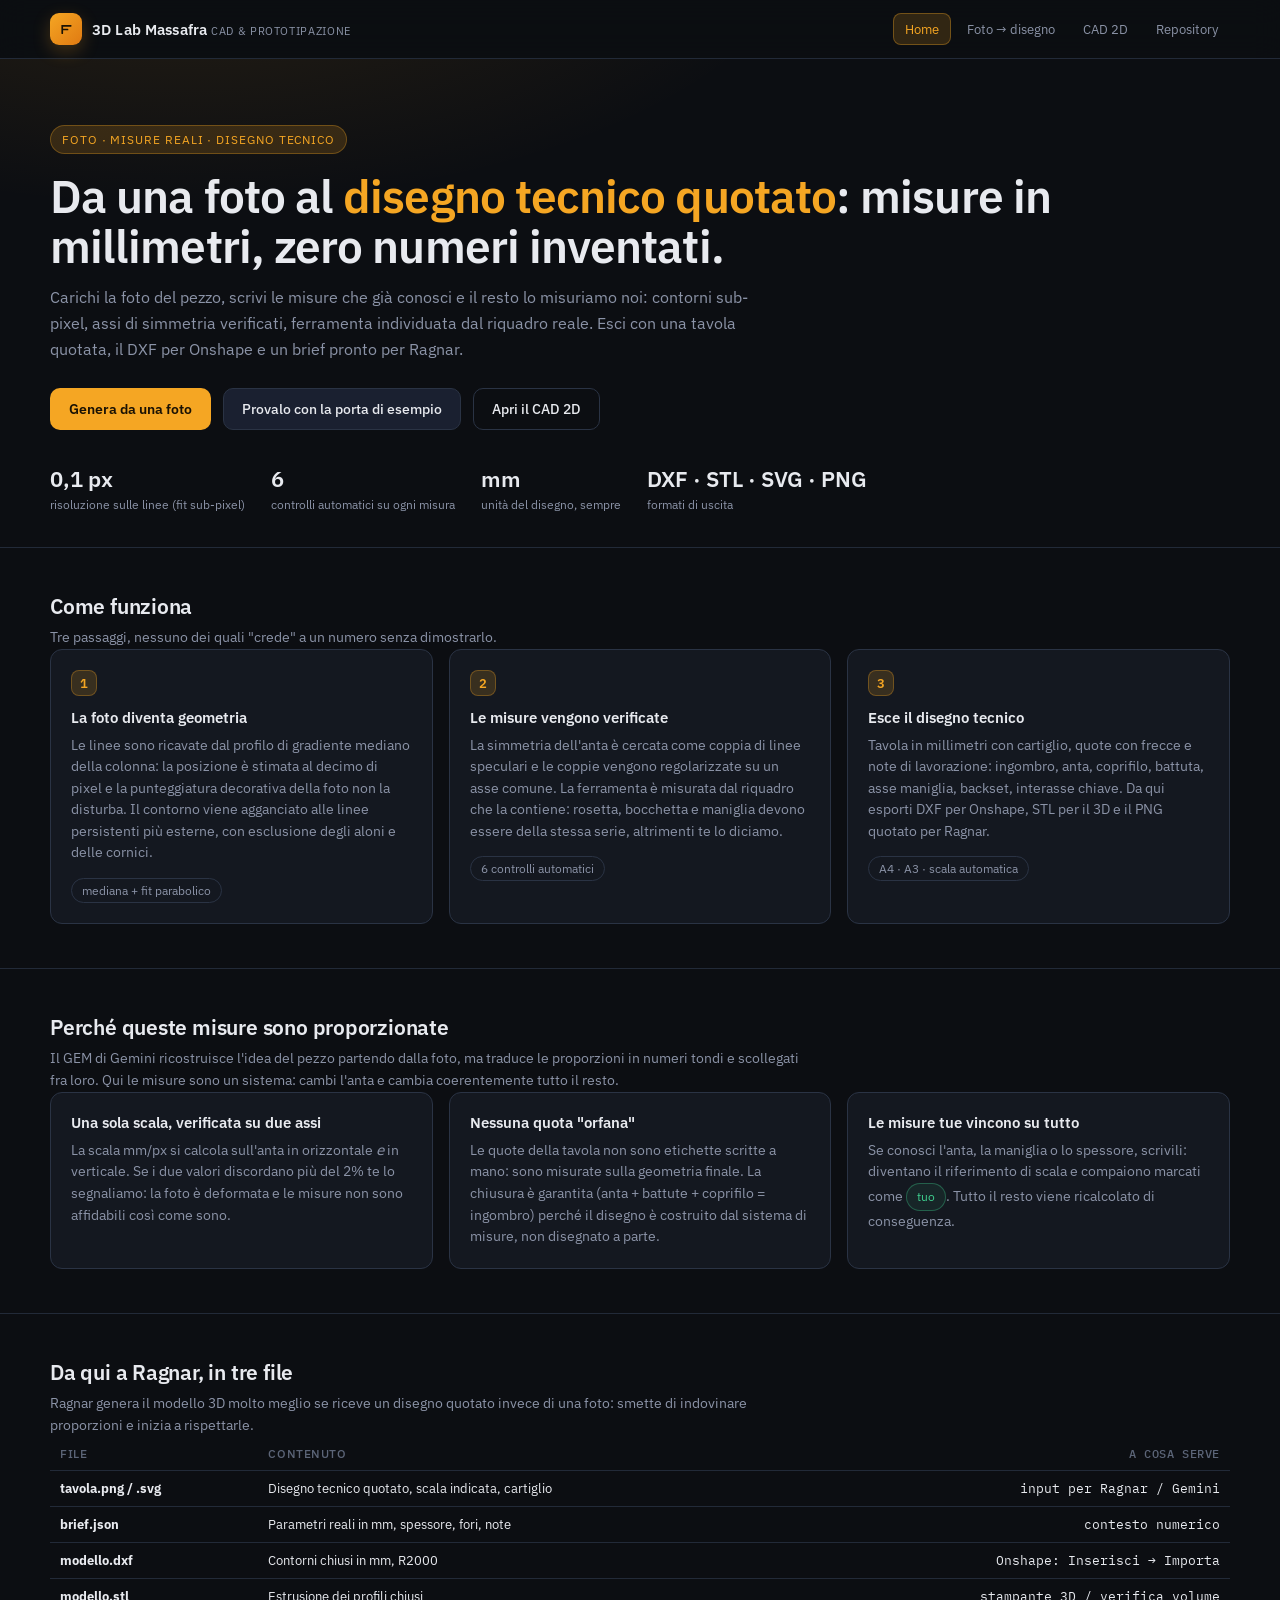
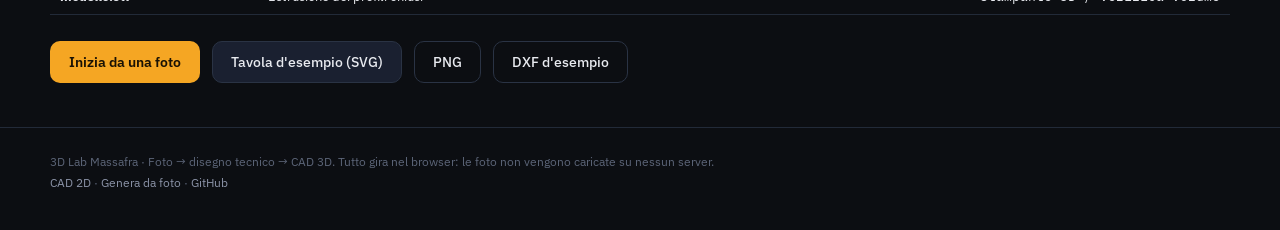
==== commit 11bcb702: "Test dell'interfaccia in jsdom e anteprima d'esempio - dev/test-ui.js esegue genera.html reale: avvi" ====
--- a/index.html
+++ b/index.html
@@ -129,7 +129,9 @@
         </table>
         <div class="cta-row">
           <a class="btn primary" href="genera.html">Inizia da una foto</a>
-          <a class="btn" href="esempi/porta-tavola.svg" target="_blank" rel="noopener">Guarda un risultato d'esempio</a>
+          <a class="btn" href="esempi/porta-tavola.svg" target="_blank" rel="noopener">Tavola d'esempio (SVG)</a>
+          <a class="btn ghost" href="esempi/porta-tavola.png" target="_blank" rel="noopener">PNG</a>
+          <a class="btn ghost" href="esempi/porta.dxf" download>DXF d'esempio</a>
         </div>
       </div>
     </section>
--- a/studio.css
+++ b/studio.css
@@ -27,6 +27,9 @@
 
 * { box-sizing: border-box; margin: 0; padding: 0; }
 
+/* l'attributo hidden deve vincere su display:grid/flex delle regole seguenti */
+[hidden] { display: none !important; }
+
 html, body {
   background: var(--bg);
   color: var(--text);
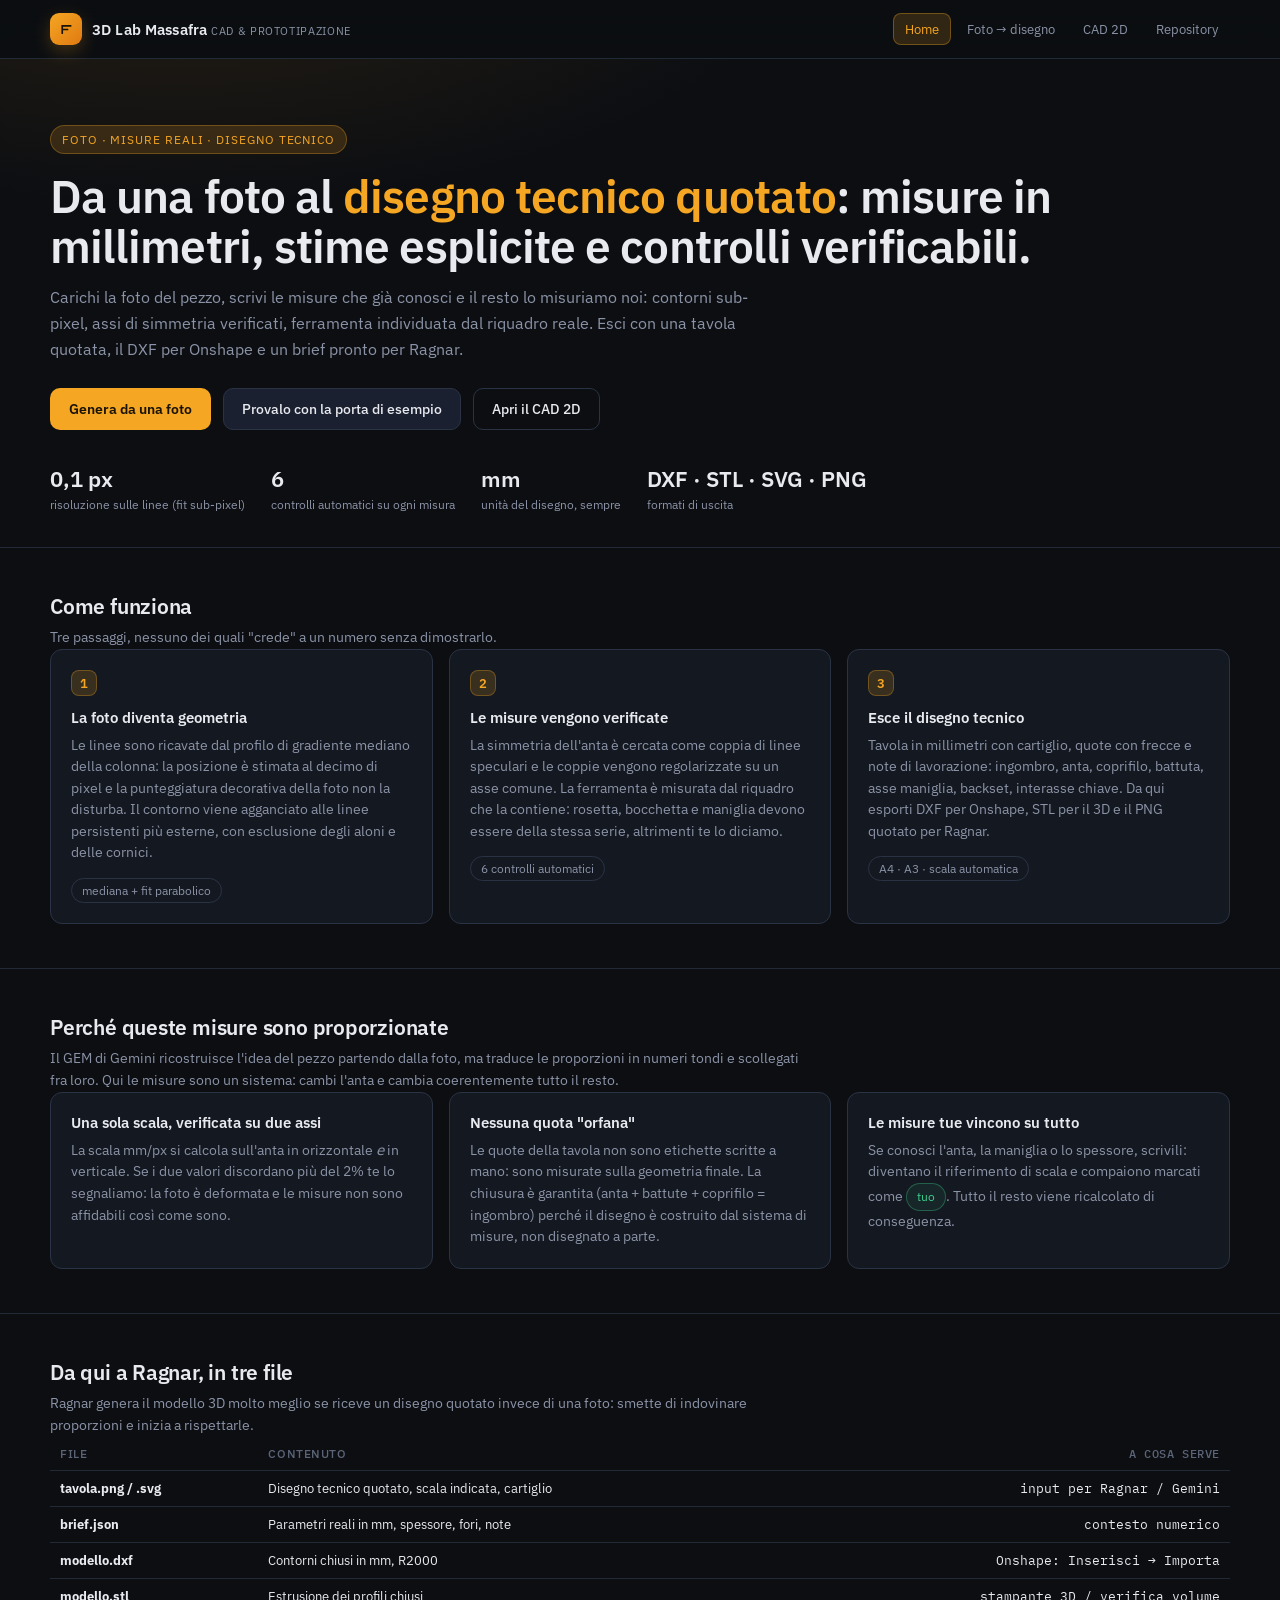
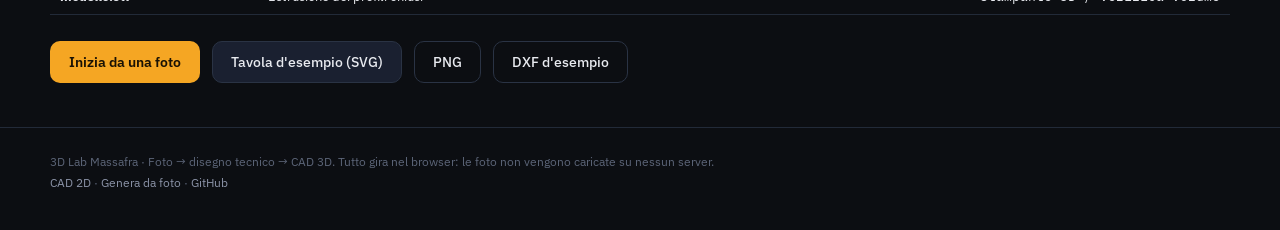
==== commit 81ed46f2: "Harden photo calibration and verify the guided CAD pipeline Co-authored-by: arena-agent <297053741+a" ====
--- a/index.html
+++ b/index.html
@@ -4,7 +4,7 @@
   <meta charset="UTF-8" />
   <meta name="viewport" content="width=device-width, initial-scale=1.0, viewport-fit=cover" />
   <title>3D Lab Massafra — Foto → disegno tecnico quotato → CAD / Ragnar</title>
-  <meta name="description" content="Carichi una foto, ottieni un disegno tecnico quotato in millimetri con misure proporzionate e verificate: DXF per Onshape, STL e brief per Ragnar." />
+  <meta name="description" content="Carica una foto e genera un disegno tecnico quotato in millimetri, con stime esplicite e controlli verificabili. DXF per Onshape, tavola e brief per Ragnar." />
   <link rel="icon" href="data:image/svg+xml,%3Csvg xmlns='http://www.w3.org/2000/svg' viewBox='0 0 16 16'%3E%3Crect width='16' height='16' rx='3' fill='%23f5a623'/%3E%3Cpath d='M4 11.5V4.5h8M4 8h5' stroke='%231a1204' stroke-width='1.6' fill='none'/%3E%3C/svg%3E" />
   <link rel="preconnect" href="https://fonts.googleapis.com" />
   <link rel="preconnect" href="https://fonts.gstatic.com" crossorigin />
@@ -38,7 +38,7 @@
     <section class="hero">
       <div class="wrap">
         <span class="kicker">Foto · misure reali · disegno tecnico</span>
-        <h1 class="display">Da una foto al <em>disegno tecnico quotato</em>: misure in millimetri, zero numeri inventati.</h1>
+        <h1 class="display">Da una foto al <em>disegno tecnico quotato</em>: misure in millimetri, stime esplicite e controlli verificabili.</h1>
         <p class="lede">
           Carichi la foto del pezzo, scrivi le misure che già conosci e il resto lo misuriamo noi: contorni sub-pixel,
           assi di simmetria verificati, ferramenta individuata dal riquadro reale. Esci con una tavola quotata,
